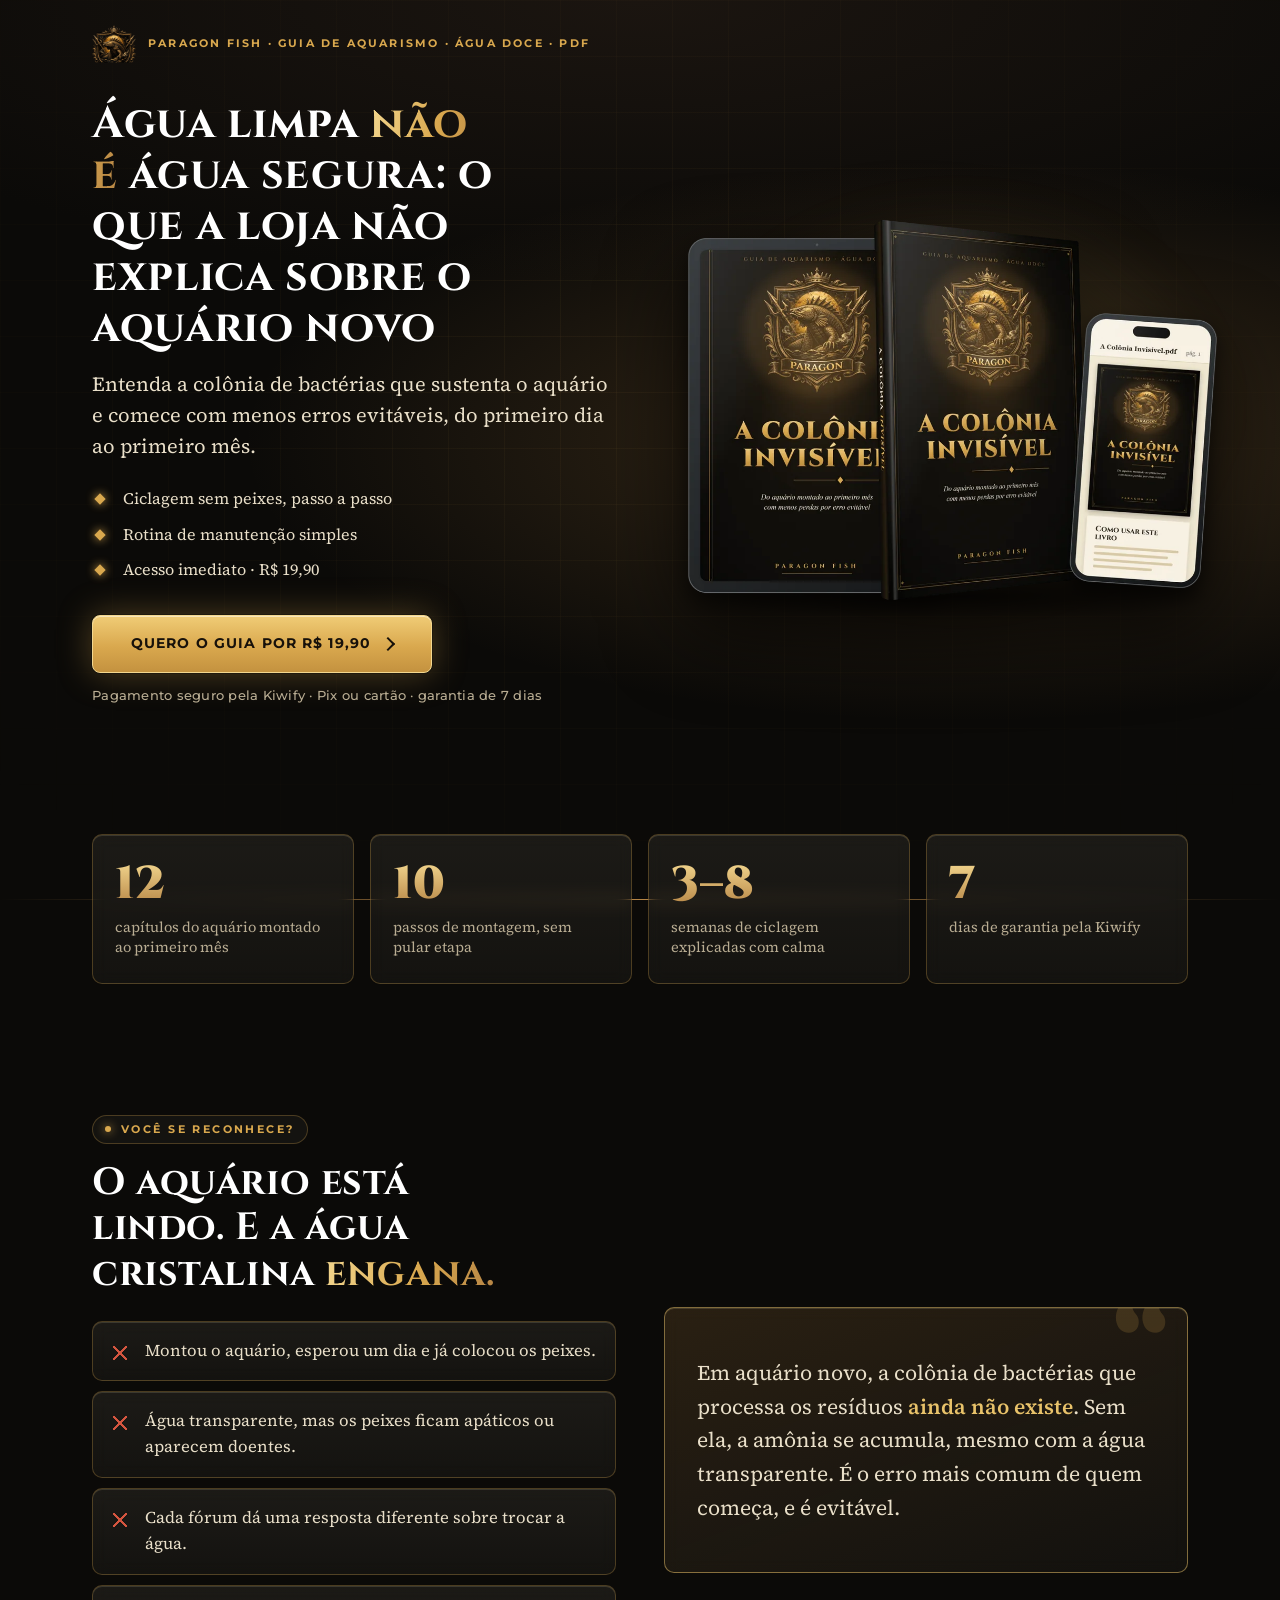
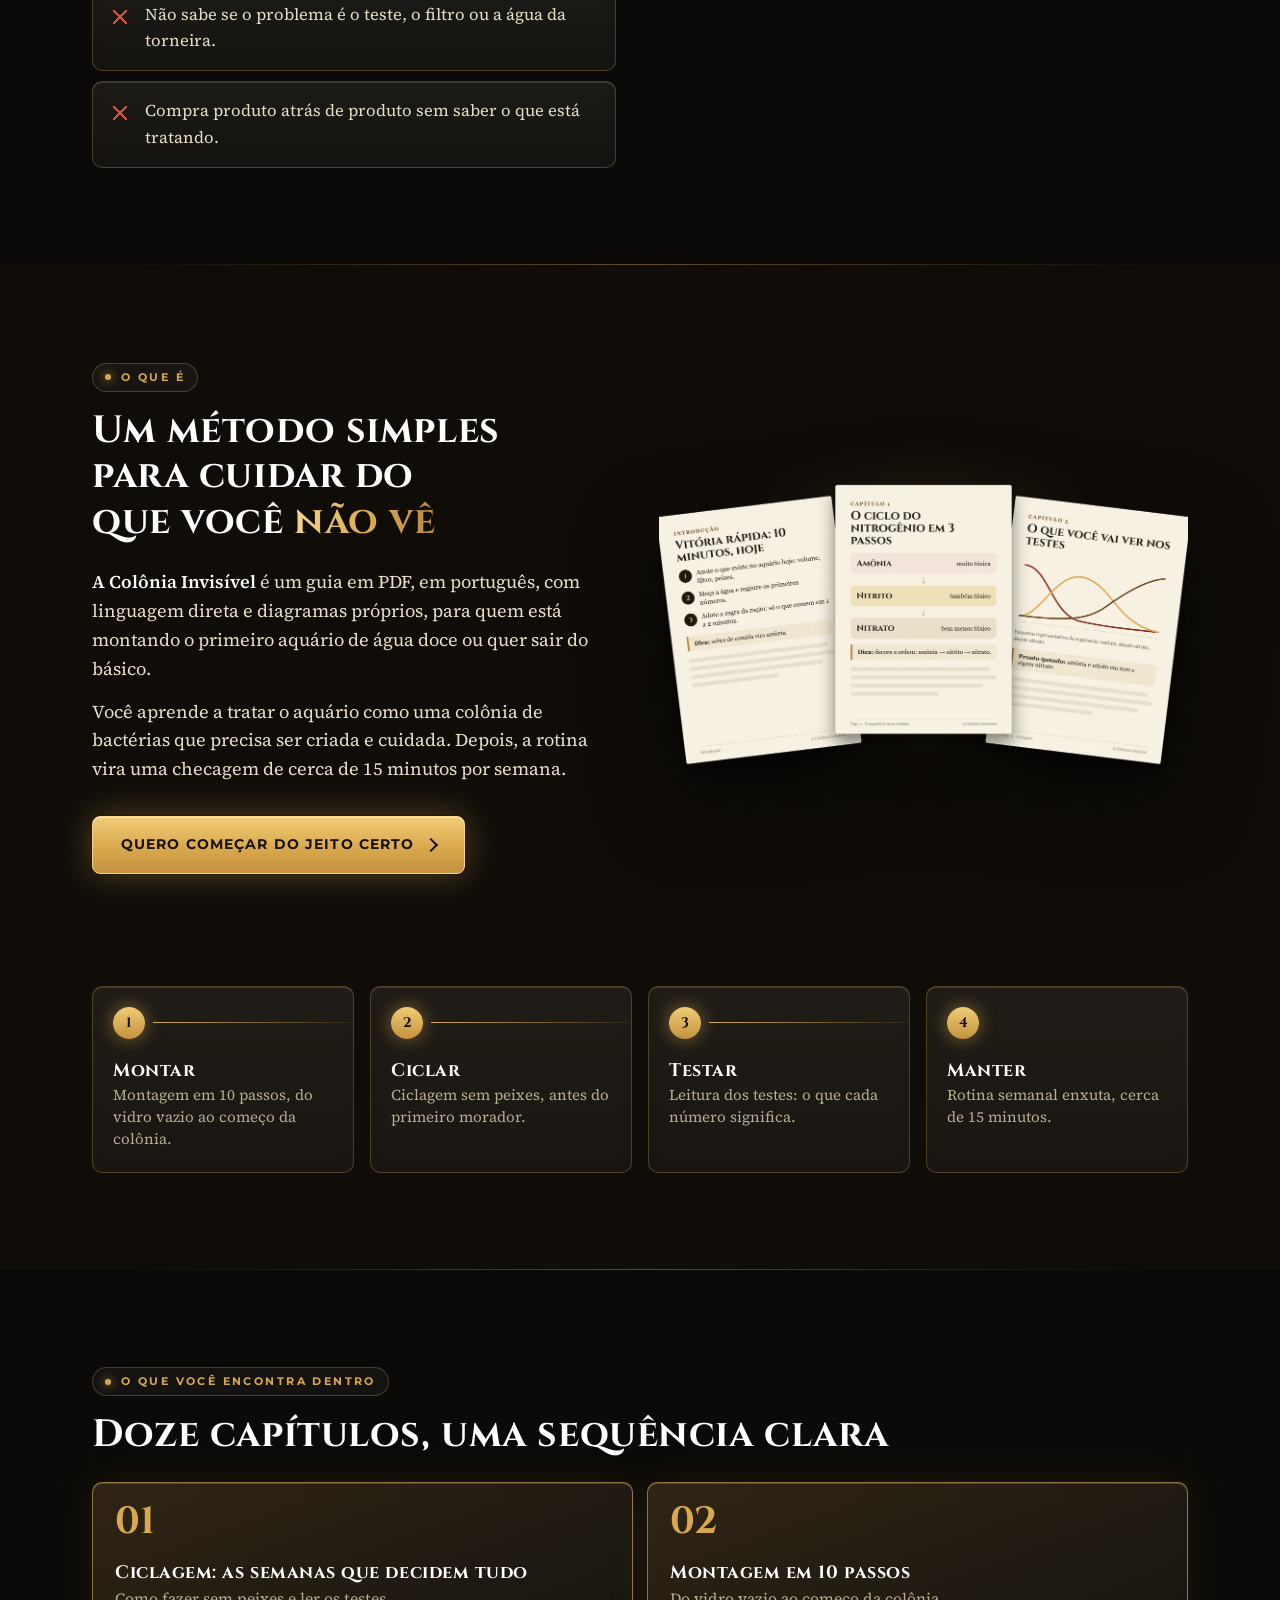
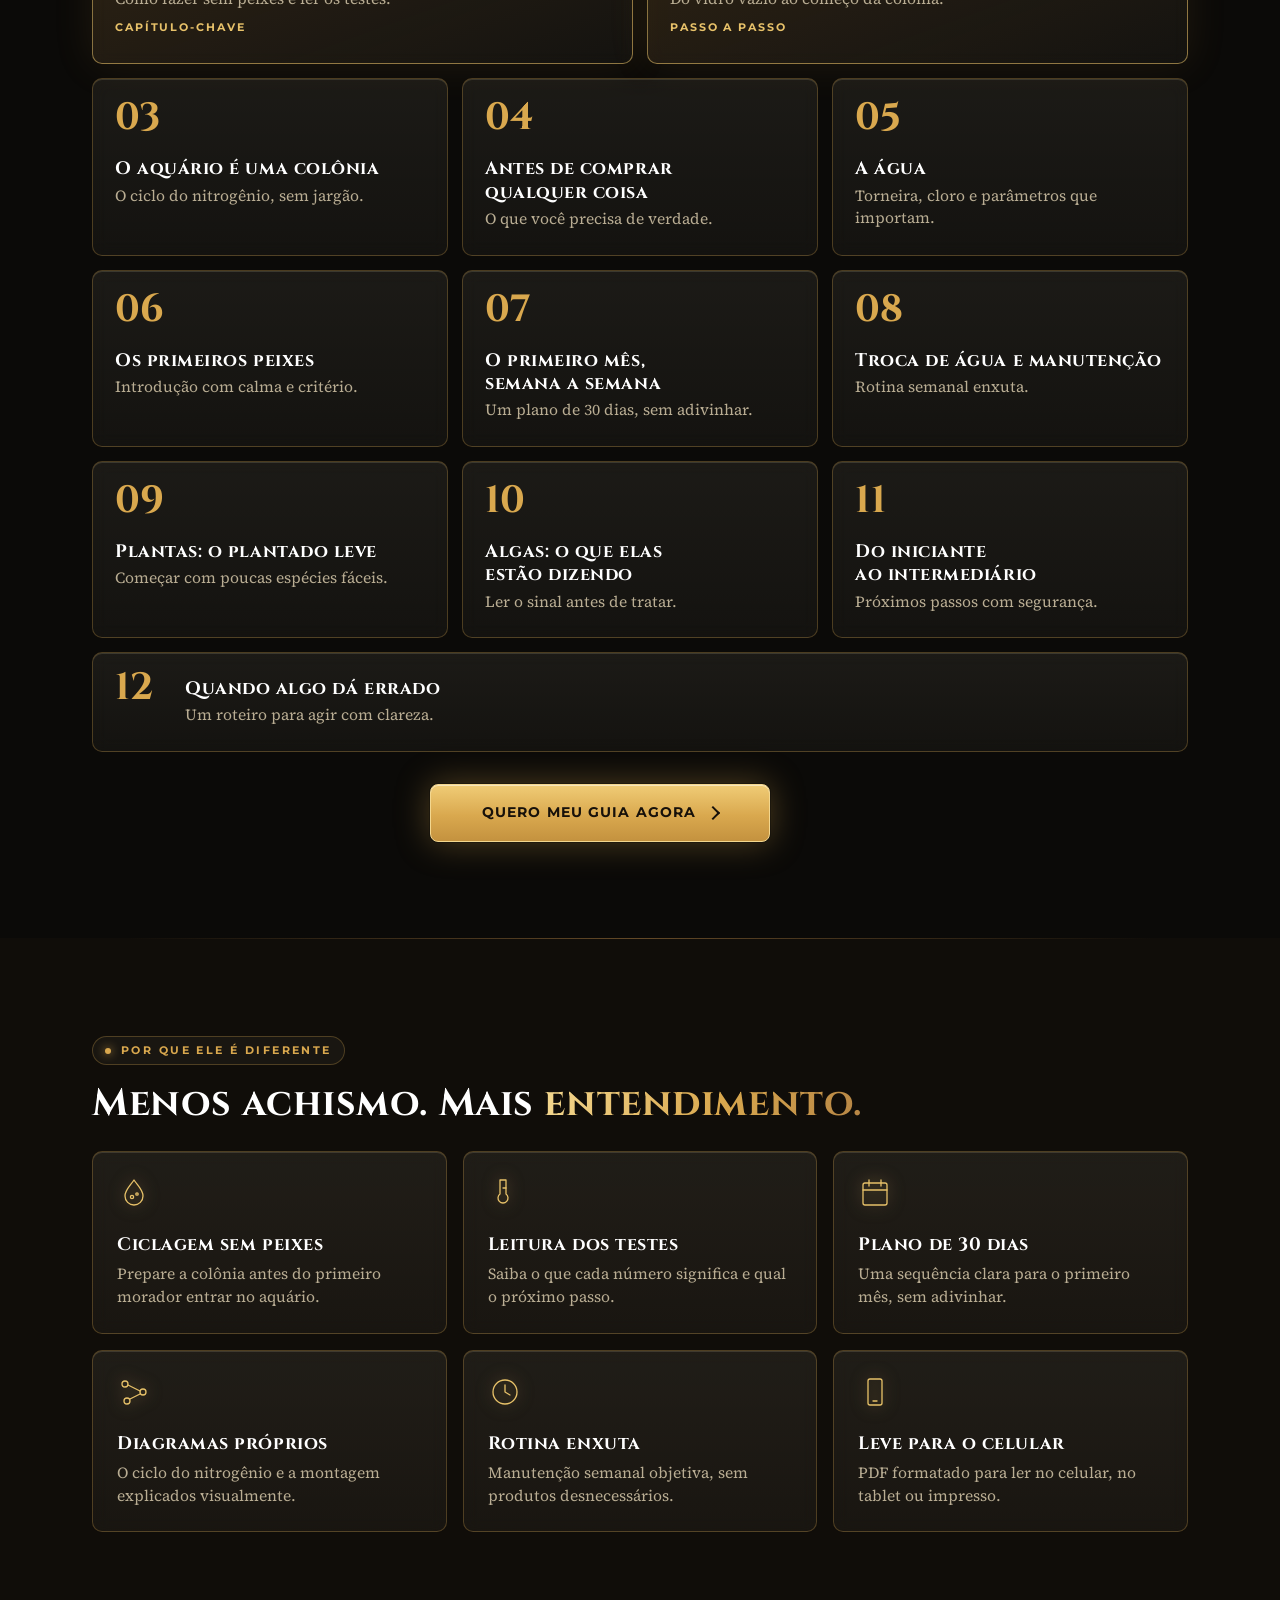
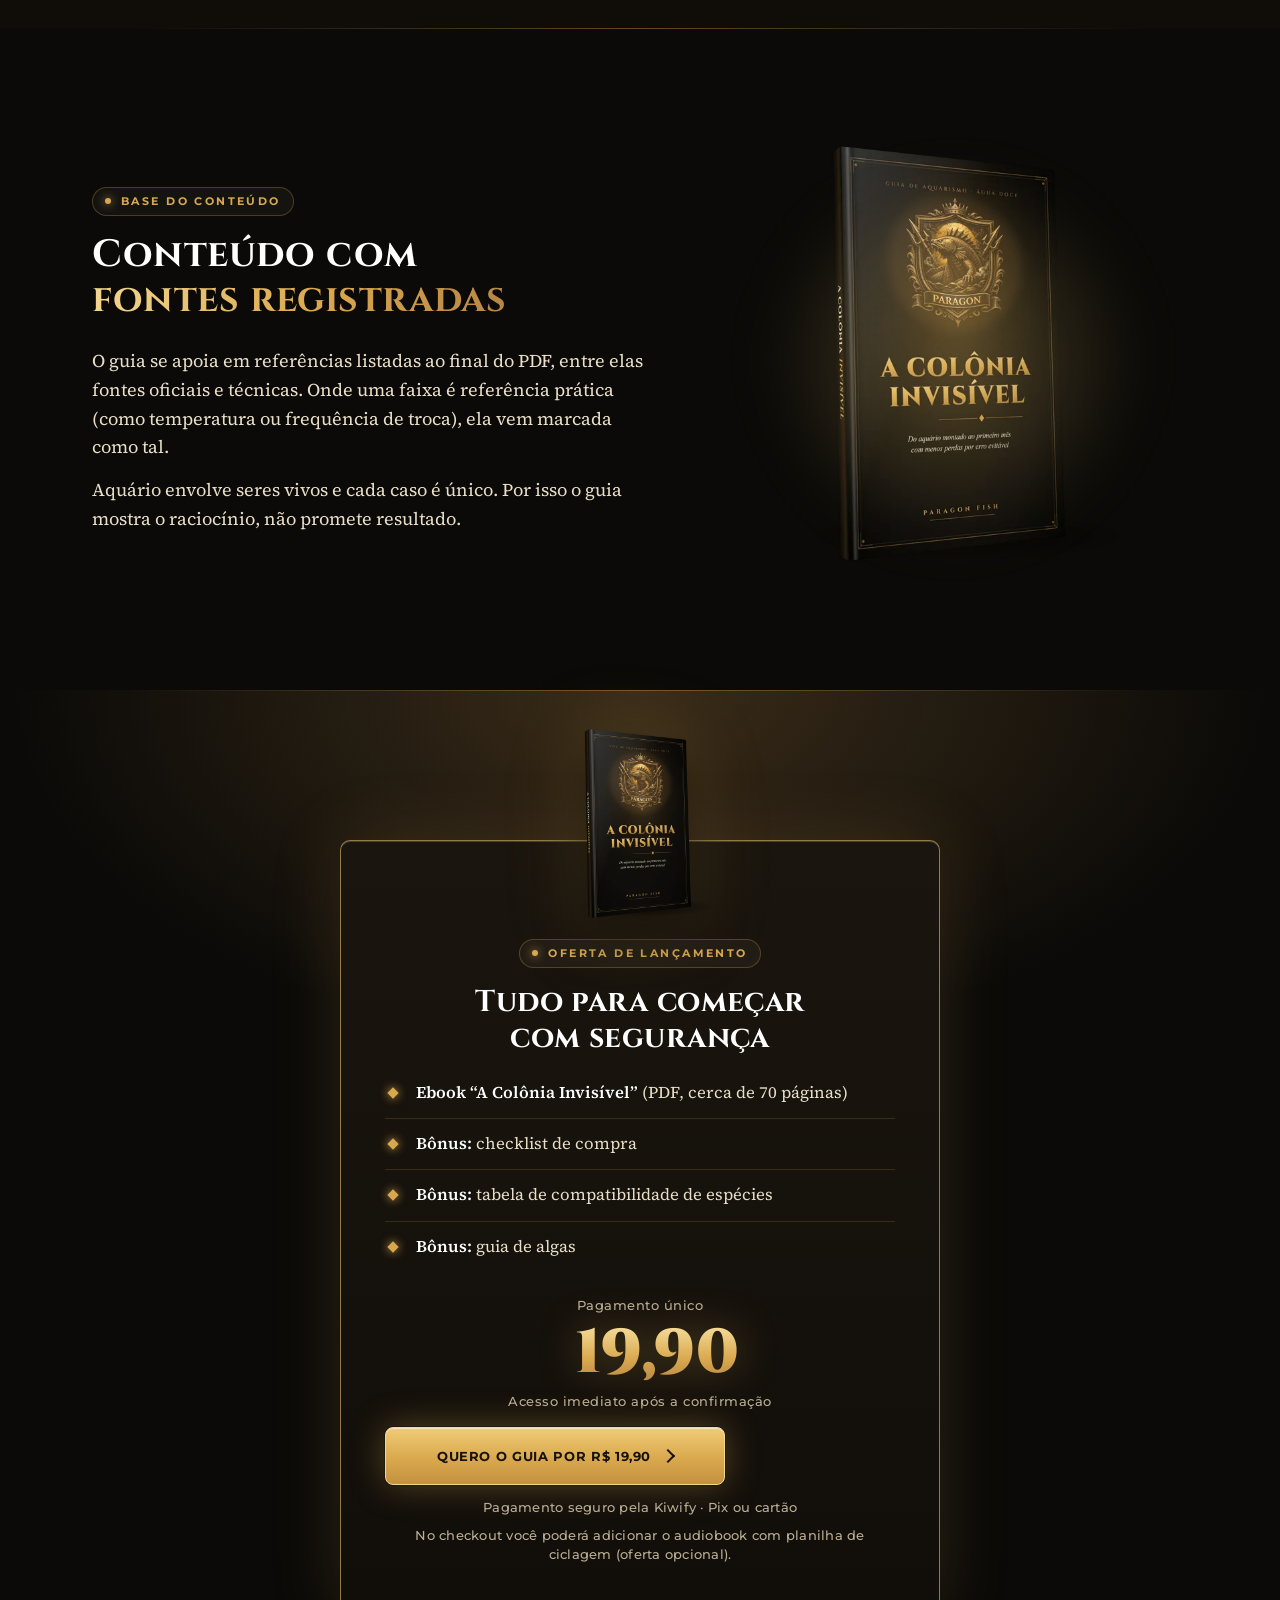
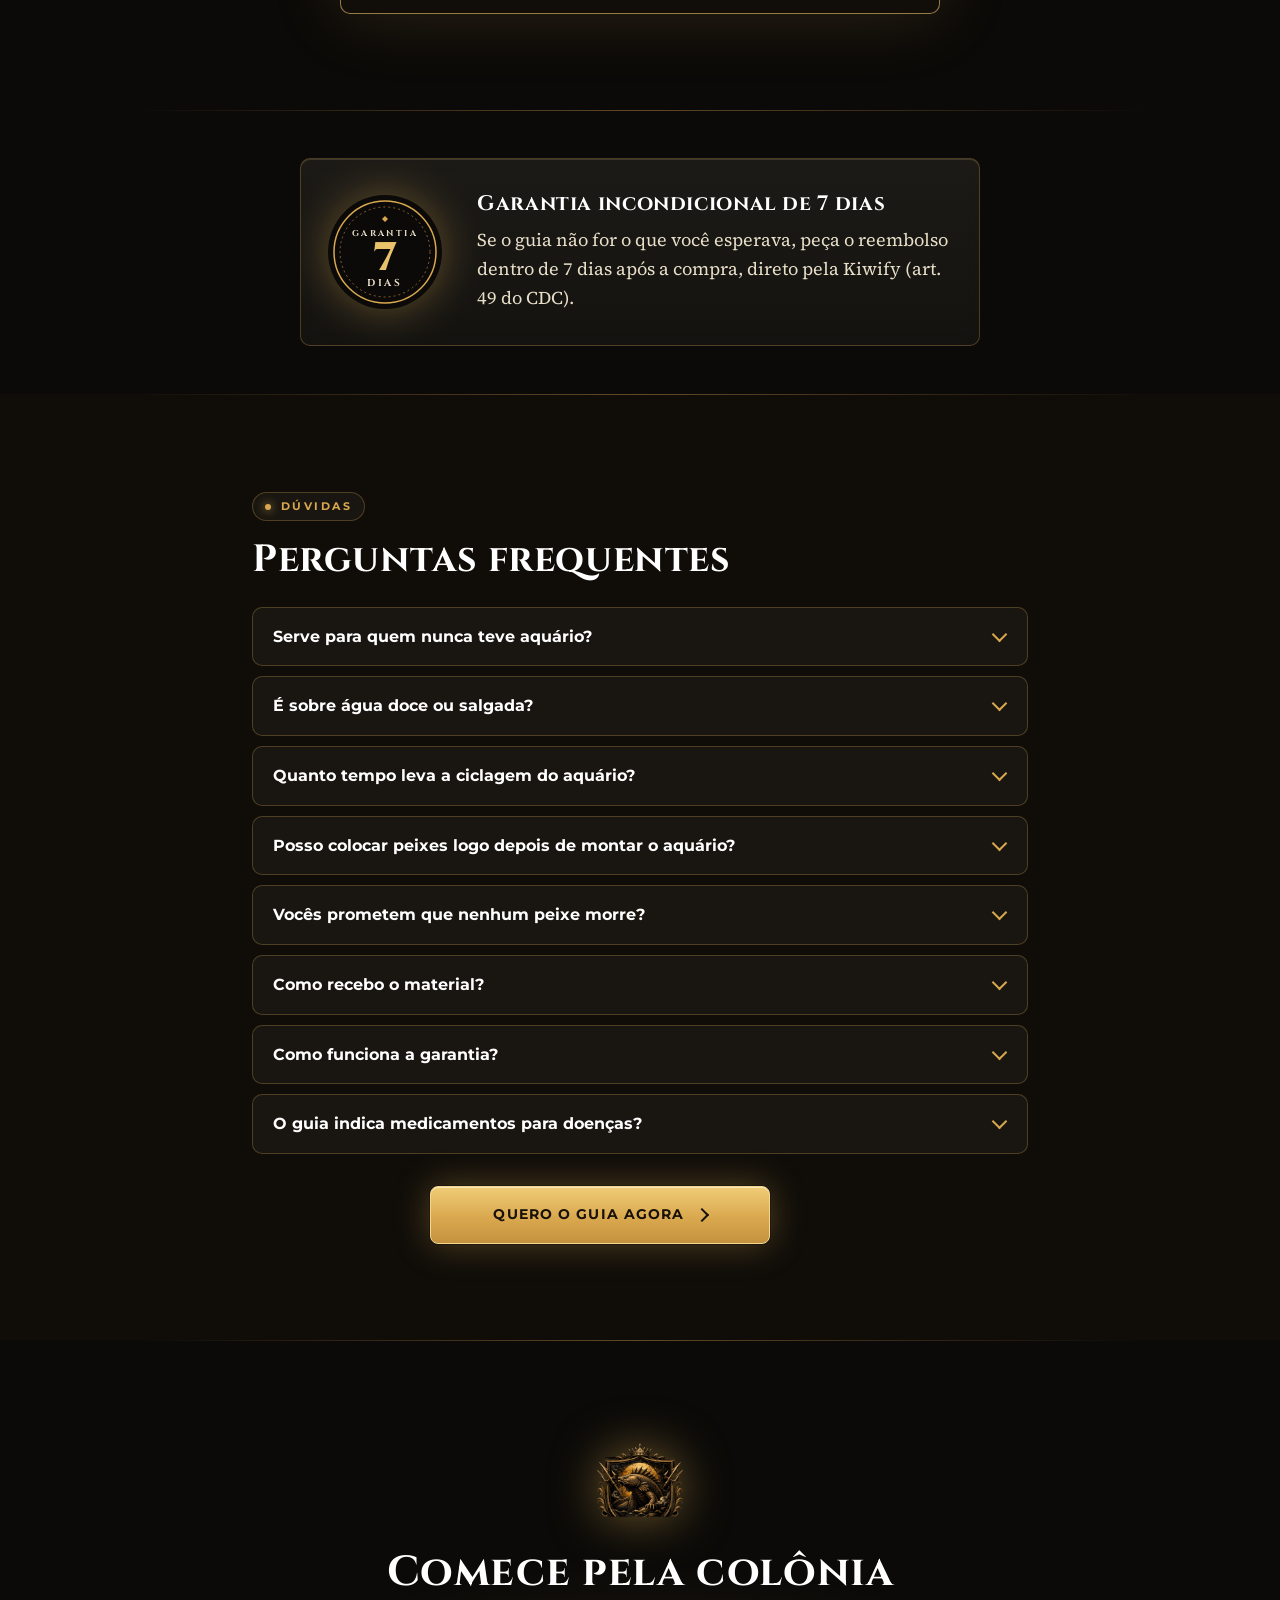
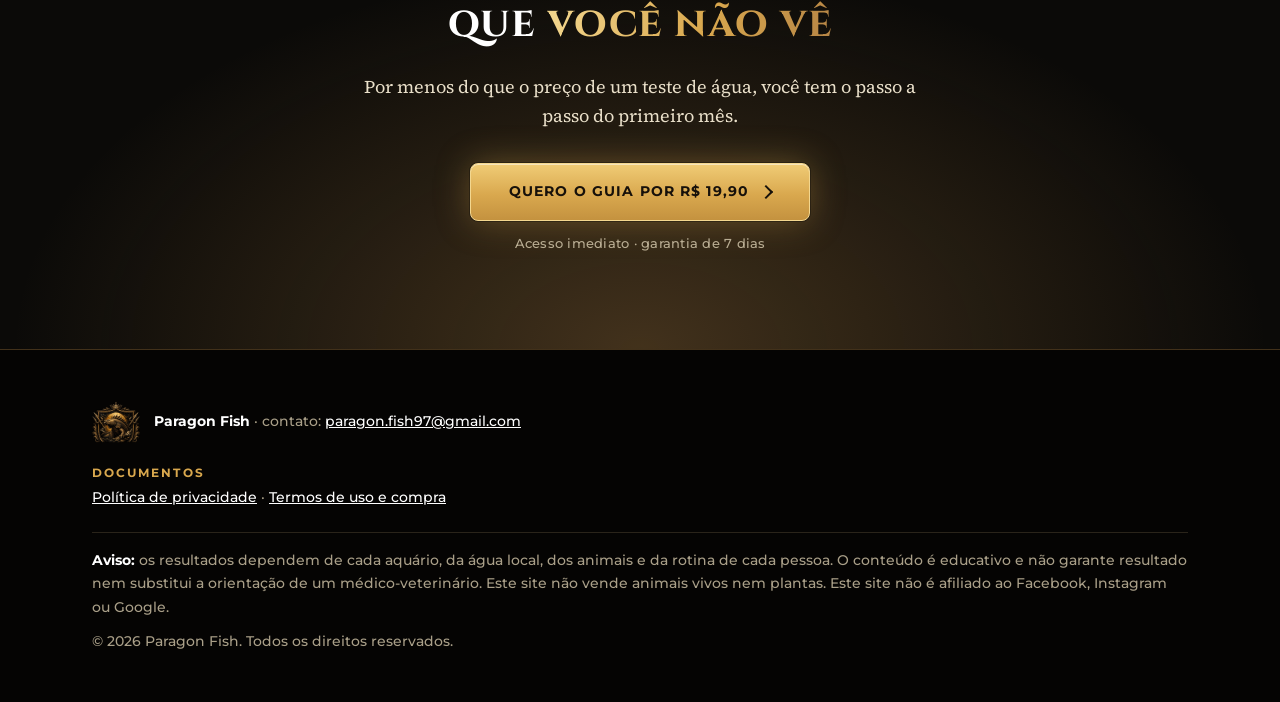
==== index.html @ e563b871 "Publica a landing page" ====
<!DOCTYPE html>
<html lang="pt-BR">
<head>
<meta charset="utf-8">
<meta name="viewport" content="width=device-width,initial-scale=1">
<title>Guia de Aquarismo para Iniciantes: Ciclagem do Aquário (PDF)</title>
<meta name="description" content="Guia em PDF para montar seu primeiro aquário de água doce: ciclagem sem peixes e rotina simples. R$ 19,90, acesso imediato e garantia de 7 dias.">
<meta name="robots" content="index,follow">
<!-- URL PROVISÓRIA (GitHub Pages). Ao trocar de domínio, substituir "https://vhreiscoelho-ops.github.io/colonia-invisivel/" em: canonical, og:url, og:image, twitter:image e JSON-LD (Product image/url). -->
<link rel="canonical" href="https://vhreiscoelho-ops.github.io/colonia-invisivel/">
<meta property="og:url" content="https://vhreiscoelho-ops.github.io/colonia-invisivel/">
<meta property="og:type" content="website">
<meta property="og:locale" content="pt_BR">
<meta property="og:title" content="A Colônia Invisível — guia de aquarismo de água doce">
<meta property="og:description" content="Água limpa não é água segura. Entenda a colônia de bactérias do seu aquário e comece com menos erros evitáveis.">
<meta property="og:image" content="https://vhreiscoelho-ops.github.io/colonia-invisivel/img/og.jpg">
<meta name="twitter:image" content="https://vhreiscoelho-ops.github.io/colonia-invisivel/img/og.jpg">
<meta name="twitter:card" content="summary_large_image">
<meta name="theme-color" content="#0B0A08">
<link rel="icon" href="img/emblema-128.png" type="image/png">
<link rel="preload" href="fonts/cinzel-700.woff2" as="font" type="font/woff2" crossorigin>
<link rel="preload" href="img/hero-combo.webp" as="image" type="image/webp">
<link rel="stylesheet" href="fonts/fonts.css">
<style>
:root{
  --bg:#0B0A08;--bg2:#100D09;--ouro:#B68545;--ouro-b:#D9A84E;--ouro-c:#E8C26A;--ouro-e:#6B4A1F;
  --bege:#E9DFC9;--mudo:#B9AD93;--vidro:rgba(255,245,222,.04);--vidro2:rgba(255,245,222,.07);--borda:rgba(217,168,78,.28);
  --cin:'Cinzel','Trajan Pro',Georgia,serif;--txt:'Source Serif 4',Georgia,serif;--sans:'Montserrat',system-ui,-apple-system,'Segoe UI',sans-serif;
  --r:10px;--s2:16px;--s3:24px;--s4:32px;--s5:48px;--s6:64px;--s7:96px
}
*{box-sizing:border-box;margin:0;padding:0}
html{scroll-behavior:smooth;-webkit-text-size-adjust:100%}
body{font-family:var(--txt);font-size:17px;line-height:1.6;color:var(--bege);background:var(--bg);overflow-x:hidden}
img{max-width:100%;height:auto;display:block}
h1,h2,h3{font-family:var(--cin);font-weight:700;color:#fff;text-wrap:balance}
.wrap{max-width:1140px;margin:0 auto;padding:0 22px;position:relative}
section{padding:var(--s6) 0;position:relative}
section+section::before{content:"";position:absolute;top:0;left:10%;right:10%;height:1px;background:linear-gradient(90deg,transparent,rgba(182,133,69,.5),transparent)}
section:nth-of-type(even){background:var(--bg2)}
h2{font-size:26px;line-height:1.2;letter-spacing:.015em;margin-bottom:var(--s3)}
h3{font-size:16.5px;line-height:1.3;letter-spacing:.03em}
em{font-style:normal}
h1 em,h2 em{color:var(--ouro-c);background:linear-gradient(100deg,#F3D78F,#D9A84E 55%,#B68545);-webkit-background-clip:text;background-clip:text;-webkit-text-fill-color:transparent}
p+p{margin-top:14px}
strong{color:#fff}
.kick{display:inline-flex;align-items:center;gap:10px;font:600 11px/1 var(--sans);letter-spacing:.22em;text-transform:uppercase;color:var(--ouro-b);margin-bottom:var(--s2);padding:8px 12px;border:1px solid var(--borda);border-radius:99px;background:var(--vidro)}
.kick::before{content:"";width:6px;height:6px;border-radius:50%;background:var(--ouro-b);box-shadow:0 0 10px var(--ouro-b)}
/* vidro (bento) */
.gl{position:relative;background:linear-gradient(180deg,var(--vidro2),var(--vidro));border:1px solid var(--borda);border-radius:var(--r);-webkit-backdrop-filter:blur(8px);backdrop-filter:blur(8px);box-shadow:inset 0 1px 0 rgba(255,236,190,.14);overflow:hidden;transition:border-color .25s,transform .25s}
.gl:hover{border-color:rgba(232,194,106,.6);background:radial-gradient(260px circle at var(--mx,50%) var(--my,0%),rgba(232,194,106,.16),transparent 70%),linear-gradient(180deg,var(--vidro2),var(--vidro))}
/* CTA */
.btn{display:inline-flex;align-items:center;justify-content:center;gap:12px;min-height:58px;padding:16px 28px;background:linear-gradient(180deg,#F0CC76,#D9A84E 55%,#C4923F);color:#17110a;font:700 14px/1.25 var(--sans);letter-spacing:.08em;text-transform:uppercase;text-decoration:none;border-radius:8px;border:1px solid #F3D78F;box-shadow:0 0 0 1px rgba(11,10,8,.4),0 0 34px rgba(217,168,78,.35),inset 0 1px 0 rgba(255,255,255,.5);transition:transform .18s,box-shadow .18s,filter .18s;width:100%;text-align:center}
.btn::after{content:"";width:8px;height:8px;border-top:2px solid currentColor;border-right:2px solid currentColor;transform:rotate(45deg);flex:0 0 8px;transition:transform .18s}
.btn:hover{transform:translateY(-2px);filter:brightness(1.07);box-shadow:0 0 50px rgba(217,168,78,.55),inset 0 1px 0 rgba(255,255,255,.5)}
.btn:hover::after{transform:rotate(45deg) translate(2px,-2px)}
.btn:focus-visible{outline:3px solid #fff;outline-offset:3px}
.ctaw{margin-top:var(--s4)}
.micro{font:500 12.5px/1.5 var(--sans);color:var(--mudo);margin-top:14px;letter-spacing:.02em}
/* HERO */
.hero{padding:16px 0 var(--s6);overflow:hidden;background:radial-gradient(80% 50% at 75% 55%,rgba(182,133,69,.26),transparent 70%),radial-gradient(100% 50% at 50% 0,#1b1510,var(--bg) 70%)}
.hero::before{content:"";position:absolute;inset:0;background-image:linear-gradient(rgba(217,168,78,.06) 1px,transparent 1px),linear-gradient(90deg,rgba(217,168,78,.06) 1px,transparent 1px);background-size:56px 56px;-webkit-mask-image:radial-gradient(70% 70% at 50% 40%,#000,transparent);mask-image:radial-gradient(70% 70% at 50% 40%,#000,transparent);pointer-events:none}
.hero::after{content:"";position:absolute;left:0;right:0;bottom:0;height:1px;background:linear-gradient(90deg,transparent,var(--ouro),transparent)}
.top{display:flex;align-items:center;gap:12px;padding:6px 0 var(--s4);font:600 11px/1.4 var(--sans);letter-spacing:.2em;text-transform:uppercase;color:var(--ouro-b)}
.top img{width:44px;height:44px;flex:0 0 44px}
.hero h1{font-size:29px;line-height:1.16;letter-spacing:.015em}
.hero .sub{margin-top:var(--s2);font-size:18px;line-height:1.55;max-width:34em}
.hero .pts{list-style:none;display:grid;gap:10px;margin-top:var(--s3);font-size:16px}
.pts li{display:flex;gap:14px;align-items:flex-start}
.pts li::before{content:"";flex:0 0 8px;height:8px;margin:9px 5px 0 4px;background:var(--ouro-b);transform:rotate(45deg);box-shadow:0 0 10px var(--ouro-b)}
.art{position:relative;margin:var(--s5) -6px 0}
.art::before{content:"";position:absolute;inset:8% 6%;background:radial-gradient(closest-side,rgba(232,194,106,.38),transparent);filter:blur(30px)}
.art img{position:relative;width:100%;filter:drop-shadow(0 30px 40px rgba(0,0,0,.7));animation:flut 7s ease-in-out infinite}
@keyframes flut{50%{transform:translateY(-10px)}}
.chips{display:flex;flex-wrap:wrap;gap:8px;margin-top:var(--s2)}
.chip{font:600 11px/1 var(--sans);letter-spacing:.14em;text-transform:uppercase;color:var(--ouro-c);padding:9px 12px;border-radius:99px;border:1px solid var(--borda);background:rgba(11,10,8,.6);-webkit-backdrop-filter:blur(8px);backdrop-filter:blur(8px)}
/* números */
.stats{padding:var(--s4) 0;background:var(--bg)}
.stats .wrap{display:grid;grid-template-columns:1fr 1fr;gap:12px}
.stat{padding:20px 18px}
.stat b{display:block;font:900 34px/1 var(--cin);background:linear-gradient(180deg,#F3D78F,#B68545);-webkit-background-clip:text;background-clip:text;-webkit-text-fill-color:transparent}
.stat span{display:block;margin-top:10px;font-size:14.5px;line-height:1.4;color:var(--mudo)}
/* dor */
.lista{list-style:none;display:grid;gap:10px;margin-top:var(--s3)}
.lista li{padding:16px 18px 16px 52px;position:relative;font-size:16.5px}
.lista li::before{content:"";position:absolute;left:20px;top:24px;width:14px;height:14px;background:linear-gradient(45deg,transparent 44%,#d4553f 44% 56%,transparent 56%),linear-gradient(-45deg,transparent 44%,#d4553f 44% 56%,transparent 56%)}
.quote{margin-top:var(--s4);padding:var(--s4) var(--s3);font-size:18px;background:linear-gradient(160deg,rgba(182,133,69,.18),rgba(255,245,222,.03));border-color:rgba(232,194,106,.5)}
.quote::after{content:"“";position:absolute;right:18px;top:-6px;font:900 110px/1 var(--cin);color:rgba(217,168,78,.18)}
.quote strong{color:var(--ouro-c)}
/* solução + fluxo */
.grid2{display:grid;gap:var(--s4)}
.sol .art{margin:0}
.flow{list-style:none;display:grid;gap:10px;margin-top:var(--s5);counter-reset:f;position:relative}
.flow li{counter-increment:f;padding:18px 18px 18px 64px;position:relative}
.flow li::before{content:counter(f);position:absolute;left:16px;top:16px;width:32px;height:32px;border-radius:50%;display:grid;place-items:center;font:700 14px/1 var(--cin);color:#17110a;background:linear-gradient(180deg,#F0CC76,#C4923F);box-shadow:0 0 18px rgba(217,168,78,.55)}
.flow li::after{content:"";position:absolute;left:31px;top:52px;bottom:-12px;width:1px;background:linear-gradient(var(--ouro-b),transparent)}
.flow li:last-child::after{display:none}
.flow h3{margin-bottom:2px}.flow p{font-size:15px;color:var(--mudo);line-height:1.45}
/* capítulos */
.cg{display:grid;gap:10px;margin-top:var(--s3);list-style:none;counter-reset:c}
.cc{counter-increment:c;padding:18px 20px 18px 72px}
.cc::before{content:counter(c,decimal-leading-zero);position:absolute;left:20px;top:14px;font:700 26px/1 var(--cin);color:var(--ouro-b)}
.cc p{font-size:15.5px;color:var(--mudo);line-height:1.45;margin-top:4px}
.cc.hl{background:linear-gradient(160deg,rgba(182,133,69,.22),rgba(255,245,222,.04));border-color:rgba(232,194,106,.55);box-shadow:inset 0 1px 0 rgba(255,236,190,.2),0 0 40px rgba(182,133,69,.12)}
.tag{display:inline-block;margin-top:10px;font:700 10.5px/1 var(--sans);letter-spacing:.18em;text-transform:uppercase;color:var(--ouro-c)}
/* benefícios */
.bg{display:grid;gap:12px;margin-top:var(--s3)}
.bc{padding:24px}
.bc svg{width:34px;height:34px;stroke:var(--ouro-c);fill:none;stroke-width:1.3;stroke-linecap:round;stroke-linejoin:round;margin-bottom:14px;filter:drop-shadow(0 0 8px rgba(232,194,106,.5))}
.bc h3{margin-bottom:6px}.bc p{font-size:15.5px;color:var(--mudo);line-height:1.5}
/* base */
.base p{max-width:40em}
.base .book{display:none;position:relative}
.base .book::before{content:"";position:absolute;inset:10%;background:radial-gradient(closest-side,rgba(232,194,106,.3),transparent);filter:blur(30px)}
/* oferta */
.oferta{padding-top:150px;background:radial-gradient(70% 50% at 50% 0,rgba(182,133,69,.28),transparent 70%),var(--bg)!important}
.offer{padding:var(--s4) 22px;border-color:rgba(232,194,106,.6);box-shadow:0 0 70px rgba(182,133,69,.2),inset 0 1px 0 rgba(255,236,190,.2);overflow:visible;-webkit-backdrop-filter:none;backdrop-filter:none;background:linear-gradient(180deg,#1a150e,#110e0a)}
.offer .livro{width:58%;margin:-128px auto 6px;filter:drop-shadow(0 18px 24px rgba(0,0,0,.6)) drop-shadow(0 0 30px rgba(217,168,78,.25))}
.offer h2{text-align:center;font-size:23px}
.offer .kick{display:flex;width:max-content;margin-inline:auto}
.stack{list-style:none;display:grid;gap:12px;margin:var(--s3) 0}
.stack li{display:flex;gap:14px;font-size:16.5px;padding-bottom:12px;border-bottom:1px solid rgba(217,168,78,.18)}
.stack li:last-child{border:0}
.stack li::before{content:"";flex:0 0 8px;height:8px;margin:9px 5px 0 4px;background:var(--ouro-b);transform:rotate(45deg);box-shadow:0 0 10px var(--ouro-b)}
.pbox{text-align:center;margin:var(--s3) 0 var(--s2)}
.pmeta{font:500 13px/1.4 var(--sans);color:var(--mudo);letter-spacing:.04em}
.price{font:900 62px/1 var(--cin);margin:8px 0;background:linear-gradient(180deg,#F8E2A2,#D9A84E 60%,#B68545);-webkit-background-clip:text;background-clip:text;-webkit-text-fill-color:transparent;filter:drop-shadow(0 0 20px rgba(217,168,78,.35))}
.price small{font-size:22px;font-weight:700;vertical-align:top;margin-right:6px;position:relative;top:8px}
.offer .micro{text-align:center}
.offer .btn{padding:16px 12px;font-size:13px;letter-spacing:.05em}
/* garantia */
.gar{padding:var(--s5) 0}
.seal{display:flex;flex-direction:column;align-items:center;text-align:center;gap:var(--s2);max-width:680px;margin:0 auto;padding:var(--s4) var(--s3)}
.seal svg{flex:0 0 120px;width:120px;height:120px;filter:drop-shadow(0 0 22px rgba(217,168,78,.4))}
.seal h3{font-size:21px;margin-bottom:8px}
/* faq */
.faq .wrap{max-width:820px}
details{margin-bottom:10px;border-radius:var(--r);border:1px solid var(--borda);background:var(--vidro);transition:background .2s,border-color .2s}
details[open]{background:rgba(182,133,69,.1);border-color:var(--ouro-b)}
summary{cursor:pointer;list-style:none;padding:18px 54px 18px 20px;font:600 15.5px/1.4 var(--sans);color:#fff;position:relative;min-height:56px}
summary::-webkit-details-marker{display:none}
summary::after{content:"";position:absolute;right:22px;top:50%;width:9px;height:9px;margin-top:-8px;border-right:2px solid var(--ouro-b);border-bottom:2px solid var(--ouro-b);transform:rotate(45deg);transition:transform .2s}
details[open] summary::after{transform:rotate(-135deg);margin-top:-2px}
summary:focus-visible{outline:2px solid var(--ouro-b);outline-offset:2px}
details p{padding:0 20px 20px;color:#d6ccb5;font-size:16.5px}
/* final */
.final{text-align:center;background:radial-gradient(70% 90% at 50% 100%,rgba(182,133,69,.32),transparent 70%),var(--bg)!important}
.final img{width:88px;margin:0 auto var(--s3);filter:drop-shadow(0 0 24px rgba(217,168,78,.5))}
.final h2{font-size:27px;margin-inline:auto;max-width:15em}
.final p.l{max-width:32em;margin:0 auto}
.final .ctaw{max-width:440px;margin-inline:auto}
footer{background:#050403;color:#a99f88;padding:var(--s5) 0 120px;font:14px/1.7 var(--sans);border-top:1px solid rgba(182,133,69,.35)}
footer h4{color:var(--ouro-b);font:700 11.5px/1 var(--sans);letter-spacing:.18em;text-transform:uppercase;margin:22px 0 6px}
footer a{color:#fff}
footer .aviso{border-top:1px solid #2a241a;margin-top:22px;padding-top:16px}
footer .fb{display:flex;align-items:center;gap:14px}footer .fb img{width:48px;flex:0 0 48px}
/* barra fixa */
.bar{position:fixed;left:0;right:0;bottom:0;z-index:9;padding:10px 16px calc(10px + env(safe-area-inset-bottom));background:rgba(11,10,8,.88);-webkit-backdrop-filter:blur(12px);backdrop-filter:blur(12px);border-top:1px solid var(--ouro);transform:translateY(110%);transition:transform .25s}
.bar.on{transform:none}.bar .btn{min-height:52px;font-size:13.5px;padding:12px 18px}
.js .rv{opacity:0;transform:translateY(16px);transition:opacity .6s,transform .6s}
.js .rv.in{opacity:1;transform:none}
@media(min-width:760px){
  body{font-size:18px}section{padding:var(--s7) 0}h2{font-size:38px}h3{font-size:18px}
  .hero{padding-bottom:var(--s7)}
  .hero .grid{display:grid;grid-template-columns:1.02fr 1fr;gap:var(--s5);align-items:center}
  .hero h1{font-size:44px}.hero .sub{font-size:20px}
  .art{margin:0 -60px 0 0}
  .btn{width:auto;min-width:340px}
  .stats .wrap{grid-template-columns:repeat(4,1fr);gap:16px}.stat b{font-size:46px}.stat{padding:26px 22px}
  .cols{display:grid;grid-template-columns:1fr 1fr;gap:var(--s5);align-items:center}
  .quote{margin-top:0;font-size:21px;line-height:1.6;padding:var(--s5) var(--s4)}
  .sol .grid2{grid-template-columns:1fr 1.05fr;align-items:center;gap:var(--s6)}
  .flow{grid-template-columns:repeat(4,1fr);gap:16px;grid-column:1/-1}
  .flow li{padding:72px 20px 22px}
  .flow li::before{left:20px;top:20px}
  .flow li::after{left:60px;right:-16px;top:35px;bottom:auto;width:auto;height:1px;background:linear-gradient(90deg,var(--ouro-b),transparent)}
  .cg{grid-template-columns:repeat(6,1fr);gap:14px}
  .cc{grid-column:span 2;padding:78px 22px 24px}.cc::before{left:22px;top:20px;font-size:38px}
  .cc.hl.big{grid-column:span 3}
  .cc:last-child{grid-column:span 6;padding-top:24px;padding-left:92px}.cc:last-child::before{top:16px}
  .bg{grid-template-columns:repeat(3,1fr);gap:16px}
  .base .grid2{grid-template-columns:1.2fr 1fr;gap:var(--s6);align-items:center}
  .base .book{display:block}
  .offer{max-width:600px;margin:0 auto;padding:var(--s5) 44px}
  .offer .livro{width:42%;margin-top:-170px}
  .offer h2{font-size:30px}
  .seal{flex-direction:row;text-align:left;gap:var(--s4)}
  .final h2{font-size:42px}
  .bar{display:none}footer{padding-bottom:var(--s5)}
}
@media(prefers-reduced-motion:reduce){*{transition:none!important;animation:none!important;scroll-behavior:auto!important}.js .rv{opacity:1;transform:none}}
</style>
<script type="application/ld+json">
{"@context":"https://schema.org","@graph":[
{"@type":"Product","name":"A Colônia Invisível — guia de aquarismo de água doce (PDF)","description":"Guia em PDF, em português, para montar o primeiro aquário de água doce: água, ciclagem sem peixes e rotina de manutenção simples.","image":"https://vhreiscoelho-ops.github.io/colonia-invisivel/img/og.jpg","brand":{"@type":"Brand","name":"Paragon Fish"},"offers":{"@type":"Offer","price":"19.90","priceCurrency":"BRL","availability":"https://schema.org/InStock","url":"https://vhreiscoelho-ops.github.io/colonia-invisivel/"}},
{"@type":"FAQPage","mainEntity":[
{"@type":"Question","name":"Serve para quem nunca teve aquário?","acceptedAnswer":{"@type":"Answer","text":"Sim. O guia começa do zero e explica cada termo. O conteúdo intermediário fica nos capítulos finais."}},
{"@type":"Question","name":"É sobre água doce ou salgada?","acceptedAnswer":{"@type":"Answer","text":"Água doce: aquário de comunidade, plantado leve e introdução a camarões. Não cobre aquário marinho."}},
{"@type":"Question","name":"Quanto tempo leva a ciclagem do aquário?","acceptedAnswer":{"@type":"Answer","text":"Em geral, algumas semanas, e o prazo varia de aquário para aquário. O guia explica como acompanhar com testes de água, e não só pela aparência."}},
{"@type":"Question","name":"Posso colocar peixes logo depois de montar o aquário?","acceptedAnswer":{"@type":"Answer","text":"O guia explica por que a colônia de bactérias precisa se formar antes e como fazer a ciclagem sem peixes."}},
{"@type":"Question","name":"Vocês prometem que nenhum peixe morre?","acceptedAnswer":{"@type":"Answer","text":"Não. Nenhum material pode prometer isso. O guia mostra como reduzir as perdas causadas por erros evitáveis, como colocar peixes antes da colônia estar formada."}},
{"@type":"Question","name":"Como recebo o material?","acceptedAnswer":{"@type":"Answer","text":"Por e-mail e na área de membros da Kiwify, logo após a confirmação do pagamento. Em PDF, para ler no celular, no computador ou imprimir."}},
{"@type":"Question","name":"Como funciona a garantia?","acceptedAnswer":{"@type":"Answer","text":"Você tem 7 dias corridos após a compra para pedir o reembolso integral, sem burocracia, pela própria Kiwify."}},
{"@type":"Question","name":"O guia indica medicamentos para doenças?","acceptedAnswer":{"@type":"Answer","text":"Não. O foco é prevenção e manejo. Em caso de doença, o guia orienta a observar e buscar um profissional veterinário de animais aquáticos."}}
]}]}
</script>
<!-- PIXEL META: Pixel do CEO já configurado (1692470879065470): PageView + ViewContent no carregamento; InitiateCheckout e Purchase ficam com a Kiwify no checkout. O clique nos botões dispara CliqueComprar (script no fim da página). -->
<script>
var PIXEL_ID='1692470879065470';
if(/^\d{10,20}$/.test(PIXEL_ID)){!function(f,b,e,v,n,t,s){if(f.fbq)return;n=f.fbq=function(){n.callMethod?n.callMethod.apply(n,arguments):n.queue.push(arguments)};if(!f._fbq)f._fbq=n;n.push=n;n.loaded=!0;n.version='2.0';n.queue=[];t=b.createElement(e);t.async=!0;t.src=v;s=b.getElementsByTagName(e)[0];s.parentNode.insertBefore(t,s)}(window,document,'script','https://connect.facebook.net/en_US/fbevents.js');fbq('init',PIXEL_ID);fbq('track','PageView');fbq('track','ViewContent');}
</script>
<!-- GOOGLE TAG: colar aqui a tag do Google (gtag.js) / conversão, se usar Google Ads -->
</head>
<body>

<!-- 1. PRIMEIRA DOBRA -->
<header class="hero">
<div class="wrap">
<div class="top"><img src="img/emblema-128.png" width="44" height="44" alt="Brasão Paragon Fish">Paragon Fish · guia de aquarismo · água doce · PDF</div>
<div class="grid">
<div class="txt">
<h1>Água limpa <em>não é</em> água segura: o que a loja não explica sobre o aquário novo</h1>
<p class="sub">Entenda a colônia de bactérias que sustenta o aquário e comece com menos erros evitáveis, do primeiro dia ao primeiro mês.</p>
<ul class="pts">
<li>Ciclagem sem peixes, passo a passo</li>
<li>Rotina de manutenção simples</li>
<li>Acesso imediato · R$ 19,90</li>
</ul>
<div class="ctaw"><a class="btn" href="https://pay.kiwify.com.br/JQiI3aQ" data-cta="hero">Quero o guia por R$ 19,90</a>
<p class="micro">Pagamento seguro pela Kiwify · Pix ou cartão · garantia de 7 dias</p></div>
</div>
<div class="art"><img src="img/hero-combo.webp" width="1100" height="855" fetchpriority="high" alt="Ebook A Colônia Invisível, guia de aquarismo para iniciantes, em livro, tablet e celular"></div>
</div>
</div>
</header>

<!-- faixa de números reais do conteúdo -->
<div class="stats"><div class="wrap">
<div class="stat gl"><b>12</b><span>capítulos do aquário montado ao primeiro mês</span></div>
<div class="stat gl"><b>10</b><span>passos de montagem, sem pular etapa</span></div>
<div class="stat gl"><b>3–8</b><span>semanas de ciclagem explicadas com calma</span></div>
<div class="stat gl"><b>7</b><span>dias de garantia pela Kiwify</span></div>
</div></div>

<!-- 2. DOR / IDENTIFICAÇÃO -->
<section class="dor">
<div class="wrap"><div class="cols">
<div class="rv">
<span class="kick">Você se reconhece?</span>
<h2>O aquário está lindo. E a água cristalina <em>engana.</em></h2>
<ul class="lista">
<li class="gl">Montou o aquário, esperou um dia e já colocou os peixes.</li>
<li class="gl">Água transparente, mas os peixes ficam apáticos ou aparecem doentes.</li>
<li class="gl">Cada fórum dá uma resposta diferente sobre trocar a água.</li>
<li class="gl">Não sabe se o problema é o teste, o filtro ou a água da torneira.</li>
<li class="gl">Compra produto atrás de produto sem saber o que está tratando.</li>
</ul>
</div>
<div class="quote gl rv"><p>Em aquário novo, a colônia de bactérias que processa os resíduos <strong>ainda não existe</strong>. Sem ela, a amônia se acumula, mesmo com a água transparente. É o erro mais comum de quem começa, e é evitável.</p></div>
</div></div>
</section>

<!-- 3. SOLUÇÃO -->
<section class="sol">
<div class="wrap"><div class="grid2">
<div class="rv">
<span class="kick">O que é</span>
<h2>Um método simples para cuidar do que você <em>não vê</em></h2>
<p><strong>A Colônia Invisível</strong> é um guia em PDF, em português, com linguagem direta e diagramas próprios, para quem está montando o primeiro aquário de água doce ou quer sair do básico.</p>
<p>Você aprende a tratar o aquário como uma colônia de bactérias que precisa ser criada e cuidada. Depois, a rotina vira uma checagem de cerca de 15 minutos por semana.</p>
<div class="ctaw"><a class="btn" href="https://pay.kiwify.com.br/JQiI3aQ" data-cta="solucao">Quero começar do jeito certo</a></div>
</div>
<div class="art rv"><img src="img/paginas.webp" width="1100" height="733" loading="lazy" alt="Páginas internas do guia: ciclo do nitrogênio e leitura dos testes de água"></div>
<!-- sistema em 4 etapas (rótulos tirados dos capítulos e benefícios da própria LP) -->
<ol class="flow">
<li class="gl rv"><h3>Montar</h3><p>Montagem em 10 passos, do vidro vazio ao começo da colônia.</p></li>
<li class="gl rv"><h3>Ciclar</h3><p>Ciclagem sem peixes, antes do primeiro morador.</p></li>
<li class="gl rv"><h3>Testar</h3><p>Leitura dos testes: o que cada número significa.</p></li>
<li class="gl rv"><h3>Manter</h3><p>Rotina semanal enxuta, cerca de 15 minutos.</p></li>
</ol>
</div></div>
</section>

<!-- 4. CAPÍTULOS -->
<section class="caps">
<div class="wrap">
<div class="rv"><span class="kick">O que você encontra dentro</span>
<h2>Doze capítulos, uma sequência clara</h2></div>
<ol class="cg">
<li class="cc gl hl big rv"><h3>Ciclagem: as semanas que decidem tudo</h3><p>Como fazer sem peixes e ler os testes.</p><span class="tag">Capítulo-chave</span></li>
<li class="cc gl hl big rv"><h3>Montagem em 10 passos</h3><p>Do vidro vazio ao começo da colônia.</p><span class="tag">Passo a passo</span></li>
<li class="cc gl rv"><h3>O aquário é uma colônia</h3><p>O ciclo do nitrogênio, sem jargão.</p></li>
<li class="cc gl rv"><h3>Antes de comprar qualquer coisa</h3><p>O que você precisa de verdade.</p></li>
<li class="cc gl rv"><h3>A água</h3><p>Torneira, cloro e parâmetros que importam.</p></li>
<li class="cc gl rv"><h3>Os primeiros peixes</h3><p>Introdução com calma e critério.</p></li>
<li class="cc gl rv"><h3>O primeiro mês, semana a semana</h3><p>Um plano de 30 dias, sem adivinhar.</p></li>
<li class="cc gl rv"><h3>Troca de água e manutenção</h3><p>Rotina semanal enxuta.</p></li>
<li class="cc gl rv"><h3>Plantas: o plantado leve</h3><p>Começar com poucas espécies fáceis.</p></li>
<li class="cc gl rv"><h3>Algas: o que elas estão dizendo</h3><p>Ler o sinal antes de tratar.</p></li>
<li class="cc gl rv"><h3>Do iniciante ao intermediário</h3><p>Próximos passos com segurança.</p></li>
<li class="cc gl rv"><h3>Quando algo dá errado</h3><p>Um roteiro para agir com clareza.</p></li>
</ol>
<div class="ctaw rv" style="max-width:420px;margin-inline:auto"><a class="btn" href="https://pay.kiwify.com.br/JQiI3aQ" data-cta="capitulos">Quero meu guia agora</a></div>
</div>
</section>

<!-- 5. BENEFÍCIOS -->
<section class="ben">
<div class="wrap">
<div class="rv"><span class="kick">Por que ele é diferente</span>
<h2>Menos achismo. Mais <em>entendimento.</em></h2></div>
<div class="bg">
<div class="bc gl rv"><svg viewBox="0 0 34 34" aria-hidden="true"><path d="M17 4c4 6 9 10 9 16a9 9 0 0 1-18 0c0-6 5-10 9-16z"/><circle cx="15" cy="21" r="1.6"/><circle cx="20" cy="18" r="1.2"/></svg><h3>Ciclagem sem peixes</h3><p>Prepare a colônia antes do primeiro morador entrar no aquário.</p></div>
<div class="bc gl rv"><svg viewBox="0 0 34 34" aria-hidden="true"><path d="M12 4v14a5 5 0 1 0 6 0V4z"/><path d="M15 12h3"/></svg><h3>Leitura dos testes</h3><p>Saiba o que cada número significa e qual o próximo passo.</p></div>
<div class="bc gl rv"><svg viewBox="0 0 34 34" aria-hidden="true"><rect x="5" y="7" width="24" height="22" rx="2"/><path d="M5 14h24M11 4v6M23 4v6"/></svg><h3>Plano de 30 dias</h3><p>Uma sequência clara para o primeiro mês, sem adivinhar.</p></div>
<div class="bc gl rv"><svg viewBox="0 0 34 34" aria-hidden="true"><circle cx="8" cy="9" r="3"/><circle cx="26" cy="17" r="3"/><circle cx="10" cy="26" r="3"/><path d="M11 10l12 6M23 19l-10 5"/></svg><h3>Diagramas próprios</h3><p>O ciclo do nitrogênio e a montagem explicados visualmente.</p></div>
<div class="bc gl rv"><svg viewBox="0 0 34 34" aria-hidden="true"><circle cx="17" cy="17" r="12"/><path d="M17 10v7l5 3"/></svg><h3>Rotina enxuta</h3><p>Manutenção semanal objetiva, sem produtos desnecessários.</p></div>
<div class="bc gl rv"><svg viewBox="0 0 34 34" aria-hidden="true"><rect x="10" y="4" width="14" height="26" rx="2"/><path d="M15 26h4"/></svg><h3>Leve para o celular</h3><p>PDF formatado para ler no celular, no tablet ou impresso.</p></div>
</div>
</div>
</section>

<!-- 6. PROVA / TRANSPARÊNCIA -->
<section class="base">
<div class="wrap"><div class="grid2">
<div class="rv">
<span class="kick">Base do conteúdo</span>
<h2>Conteúdo com <em>fontes registradas</em></h2>
<p>O guia se apoia em referências listadas ao final do PDF, entre elas fontes oficiais e técnicas. Onde uma faixa é referência prática (como temperatura ou frequência de troca), ela vem marcada como tal.</p>
<p>Aquário envolve seres vivos e cada caso é único. Por isso o guia mostra o raciocínio, não promete resultado.</p>
<!-- [DEPOIMENTO REAL AQUI] -->
<!-- [CREDENCIAIS DO AUTOR / MARCA AQUI] -->
</div>
<div class="book rv"><img src="img/livro.webp" width="700" height="700" loading="lazy" alt="Livro A Colônia Invisível, capa preta e dourada"></div>
</div></div>
</section>

<!-- 7. OFERTA -->
<section class="oferta" id="oferta">
<div class="wrap">
<div class="offer gl rv">
<img class="livro" src="img/livro.webp" width="700" height="700" loading="lazy" alt="Ebook A Colônia Invisível">
<span class="kick">Oferta de lançamento</span>
<h2>Tudo para começar com segurança</h2>
<ul class="stack">
<li><span><strong>Ebook “A Colônia Invisível”</strong> (PDF, cerca de 70 páginas)</span></li>
<li><span><strong>Bônus:</strong> checklist de compra</span></li>
<li><span><strong>Bônus:</strong> tabela de compatibilidade de espécies</span></li>
<li><span><strong>Bônus:</strong> guia de algas</span></li>
</ul>
<div class="pbox"><div class="pmeta">Pagamento único</div>
<div class="price"><small>R$</small>19,90</div>
<div class="pmeta">Acesso imediato após a confirmação</div></div>
<a class="btn" href="https://pay.kiwify.com.br/JQiI3aQ" data-cta="oferta">Quero o guia por R$ 19,90</a>
<p class="micro">Pagamento seguro pela Kiwify · Pix ou cartão</p>
<p class="micro" style="margin-top:10px">No checkout você poderá adicionar o audiobook com planilha de ciclagem (oferta opcional).</p>
</div>
</div>
</section>

<!-- 8. GARANTIA -->
<section class="gar">
<div class="wrap"><div class="seal gl rv">
<svg viewBox="0 0 120 120" role="img" aria-label="Selo de garantia de 7 dias"><circle cx="60" cy="60" r="57" fill="#0B0A08"/><circle cx="60" cy="60" r="51" fill="none" stroke="#D9A84E" stroke-width="1.5"/><circle cx="60" cy="60" r="45" fill="none" stroke="#B68545" stroke-width=".7" stroke-dasharray="2 3"/><path d="M60 24l3 3-3 3-3-3z" fill="#D9A84E"/><text x="60" y="78" text-anchor="middle" font-family="Cinzel,serif" font-size="40" font-weight="900" fill="#E8C26A">7</text><text x="60" y="94" text-anchor="middle" font-family="Cinzel,serif" font-size="10" font-weight="700" letter-spacing="2.6" fill="#E9DFC9">DIAS</text><text x="60" y="44" text-anchor="middle" font-family="Cinzel,serif" font-size="8.5" font-weight="700" letter-spacing="2.4" fill="#E9DFC9">GARANTIA</text></svg>
<div><h3>Garantia incondicional de 7 dias</h3>
<p>Se o guia não for o que você esperava, peça o reembolso dentro de 7 dias após a compra, direto pela Kiwify (art. 49 do CDC).</p></div>
</div></div>
</section>

<!-- 9. FAQ -->
<section class="faq">
<div class="wrap">
<span class="kick rv">Dúvidas</span>
<h2 class="rv">Perguntas frequentes</h2>
<details><summary>Serve para quem nunca teve aquário?</summary><p>Sim. O guia começa do zero e explica cada termo. O conteúdo intermediário fica nos capítulos finais.</p></details>
<details><summary>É sobre água doce ou salgada?</summary><p>Água doce: aquário de comunidade, plantado leve e introdução a camarões. Não cobre aquário marinho.</p></details>
<!-- As 2 perguntas abaixo (SEO) reaproveitam só o que a LP já diz; a Ana deve revisar/ajustar o texto -->
<details><summary>Quanto tempo leva a ciclagem do aquário?</summary><p>Em geral, algumas semanas, e o prazo varia de aquário para aquário. O guia explica como acompanhar com testes de água, e não só pela aparência.</p></details>
<details><summary>Posso colocar peixes logo depois de montar o aquário?</summary><p>O guia explica por que a colônia de bactérias precisa se formar antes e como fazer a ciclagem sem peixes.</p></details>
<details><summary>Vocês prometem que nenhum peixe morre?</summary><p>Não. Nenhum material pode prometer isso. O guia mostra como reduzir as perdas causadas por erros evitáveis, como colocar peixes antes da colônia estar formada.</p></details>
<details><summary>Como recebo o material?</summary><p>Por e-mail e na área de membros da Kiwify, logo após a confirmação do pagamento. Em PDF, para ler no celular, no computador ou imprimir.</p></details>
<details><summary>Como funciona a garantia?</summary><p>Você tem 7 dias corridos após a compra para pedir o reembolso integral, sem burocracia, pela própria Kiwify.</p></details>
<details><summary>O guia indica medicamentos para doenças?</summary><p>Não. O foco é prevenção e manejo. Em caso de doença, o guia orienta a observar e buscar um profissional veterinário de animais aquáticos.</p></details>
<div class="ctaw" style="max-width:420px;margin-inline:auto"><a class="btn" href="https://pay.kiwify.com.br/JQiI3aQ" data-cta="faq">Quero o guia agora</a></div>
</div>
</section>

<!-- 10. CTA FINAL -->
<section class="final">
<div class="wrap rv">
<img src="img/emblema.png" width="88" height="75" loading="lazy" alt="">
<h2>Comece pela colônia que <em>você não vê</em></h2>
<p class="l">Por menos do que o preço de um teste de água, você tem o passo a passo do primeiro mês.</p>
<div class="ctaw"><a class="btn" href="https://pay.kiwify.com.br/JQiI3aQ" data-cta="final">Quero o guia por R$ 19,90</a>
<p class="micro">Acesso imediato · garantia de 7 dias</p></div>
</div>
</section>

<footer>
<div class="wrap">
<div class="fb"><img src="img/emblema-128.png" width="48" height="48" loading="lazy" alt=""><div><strong>Paragon Fish</strong> · contato: <a href="mailto:paragon.fish97@gmail.com">paragon.fish97@gmail.com</a></div></div>
<h4>Documentos</h4>
<p><a href="politica-de-privacidade.html" id="privacidade">Política de privacidade</a> · <a href="termos-de-uso.html" id="termos">Termos de uso e compra</a></p>
<div class="aviso">
<p><strong>Aviso:</strong> os resultados dependem de cada aquário, da água local, dos animais e da rotina de cada pessoa. O conteúdo é educativo e não garante resultado nem substitui a orientação de um médico-veterinário. Este site não vende animais vivos nem plantas. Este site não é afiliado ao Facebook, Instagram ou Google.</p>
<p style="margin-top:10px">© 2026 Paragon Fish. Todos os direitos reservados.</p>
</div>
</div>
</footer>

<div class="bar" id="bar"><a class="btn" href="https://pay.kiwify.com.br/JQiI3aQ" data-cta="barra">Quero o guia · R$ 19,90</a></div>

<script>
document.documentElement.classList.add('js');
(function(){
var b=document.getElementById('bar'),h=document.querySelector('.hero .btn'),f=document.getElementById('oferta');
// brilho que acompanha o cursor nos cards (só desktop)
if(matchMedia('(pointer:fine)').matches){document.addEventListener('pointermove',function(e){var c=e.target.closest&&e.target.closest('.gl');if(c){var r=c.getBoundingClientRect();c.style.setProperty('--mx',(e.clientX-r.left)+'px');c.style.setProperty('--my',(e.clientY-r.top)+'px')}},{passive:true})}
if(!('IntersectionObserver' in window)){document.querySelectorAll('.rv').forEach(function(e){e.classList.add('in')});return}
var vis={};function up(){b.classList.toggle('on',!vis.h&&!vis.f)}
new IntersectionObserver(function(e){e.forEach(function(x){vis.h=x.isIntersecting});up()}).observe(h);
new IntersectionObserver(function(e){e.forEach(function(x){vis.f=x.isIntersecting});up()},{threshold:.15}).observe(f);
var io=new IntersectionObserver(function(es){es.forEach(function(x){if(x.isIntersecting){x.target.classList.add('in');io.unobserve(x.target)}})},{threshold:.08,rootMargin:'0px 0px -6% 0px'});
document.querySelectorAll('.rv').forEach(function(e){io.observe(e)});
})();
// Evento de clique no checkout (Pixel Meta) e repasse de UTMs ao checkout:
document.querySelectorAll('[data-cta]').forEach(function(a){
  a.addEventListener('click',function(){ if(window.fbq){fbq('trackCustom','CliqueComprar');} if(window.gtag){gtag('event','CliqueComprar',{cta:a.getAttribute('data-cta')});} });
  var h0=a.getAttribute('href'),q=location.search;if(q&&/^https?:/.test(h0)){a.setAttribute('href',h0+(h0.indexOf('?')<0?'?':'&')+q.slice(1));}
});
</script>
</body>
</html>
---- fonts/fonts.css ----
/* latin-ext */@font-face {  font-family: 'Montserrat';  font-style: normal;  font-weight: 500;  font-display: swap;  src: url(f1.woff2) format('woff2');  unicode-range: U+0100-02BA, U+02BD-02C5, U+02C7-02CC, U+02CE-02D7, U+02DD-02FF, U+0304, U+0308, U+0329, U+1D00-1DBF, U+1E00-1E9F, U+1EF2-1EFF, U+2020, U+20A0-20AB, U+20AD-20C0, U+2113, U+2C60-2C7F, U+A720-A7FF;}
/* latin */@font-face {  font-family: 'Montserrat';  font-style: normal;  font-weight: 500;  font-display: swap;  src: url(f2.woff2) format('woff2');  unicode-range: U+0000-00FF, U+0131, U+0152-0153, U+02BB-02BC, U+02C6, U+02DA, U+02DC, U+0304, U+0308, U+0329, U+2000-206F, U+20AC, U+2122, U+2191, U+2193, U+2212, U+2215, U+FEFF, U+FFFD;}
/* latin-ext */@font-face {  font-family: 'Montserrat';  font-style: normal;  font-weight: 700;  font-display: swap;  src: url(f1.woff2) format('woff2');  unicode-range: U+0100-02BA, U+02BD-02C5, U+02C7-02CC, U+02CE-02D7, U+02DD-02FF, U+0304, U+0308, U+0329, U+1D00-1DBF, U+1E00-1E9F, U+1EF2-1EFF, U+2020, U+20A0-20AB, U+20AD-20C0, U+2113, U+2C60-2C7F, U+A720-A7FF;}
/* latin */@font-face {  font-family: 'Montserrat';  font-style: normal;  font-weight: 700;  font-display: swap;  src: url(f2.woff2) format('woff2');  unicode-range: U+0000-00FF, U+0131, U+0152-0153, U+02BB-02BC, U+02C6, U+02DA, U+02DC, U+0304, U+0308, U+0329, U+2000-206F, U+20AC, U+2122, U+2191, U+2193, U+2212, U+2215, U+FEFF, U+FFFD;}
/* latin-ext */@font-face {  font-family: 'Montserrat';  font-style: normal;  font-weight: 800;  font-display: swap;  src: url(f1.woff2) format('woff2');  unicode-range: U+0100-02BA, U+02BD-02C5, U+02C7-02CC, U+02CE-02D7, U+02DD-02FF, U+0304, U+0308, U+0329, U+1D00-1DBF, U+1E00-1E9F, U+1EF2-1EFF, U+2020, U+20A0-20AB, U+20AD-20C0, U+2113, U+2C60-2C7F, U+A720-A7FF;}
/* latin */@font-face {  font-family: 'Montserrat';  font-style: normal;  font-weight: 800;  font-display: swap;  src: url(f2.woff2) format('woff2');  unicode-range: U+0000-00FF, U+0131, U+0152-0153, U+02BB-02BC, U+02C6, U+02DA, U+02DC, U+0304, U+0308, U+0329, U+2000-206F, U+20AC, U+2122, U+2191, U+2193, U+2212, U+2215, U+FEFF, U+FFFD;}
/* latin-ext */@font-face {  font-family: 'Source Serif 4';  font-style: italic;  font-weight: 400;  font-display: swap;  src: url(f3.woff2) format('woff2');  unicode-range: U+0100-02BA, U+02BD-02C5, U+02C7-02CC, U+02CE-02D7, U+02DD-02FF, U+0304, U+0308, U+0329, U+1D00-1DBF, U+1E00-1E9F, U+1EF2-1EFF, U+2020, U+20A0-20AB, U+20AD-20C0, U+2113, U+2C60-2C7F, U+A720-A7FF;}
/* latin */@font-face {  font-family: 'Source Serif 4';  font-style: italic;  font-weight: 400;  font-display: swap;  src: url(f4.woff2) format('woff2');  unicode-range: U+0000-00FF, U+0131, U+0152-0153, U+02BB-02BC, U+02C6, U+02DA, U+02DC, U+0304, U+0308, U+0329, U+2000-206F, U+20AC, U+2122, U+2191, U+2193, U+2212, U+2215, U+FEFF, U+FFFD;}
/* latin-ext */@font-face {  font-family: 'Source Serif 4';  font-style: normal;  font-weight: 400;  font-display: swap;  src: url(f5.woff2) format('woff2');  unicode-range: U+0100-02BA, U+02BD-02C5, U+02C7-02CC, U+02CE-02D7, U+02DD-02FF, U+0304, U+0308, U+0329, U+1D00-1DBF, U+1E00-1E9F, U+1EF2-1EFF, U+2020, U+20A0-20AB, U+20AD-20C0, U+2113, U+2C60-2C7F, U+A720-A7FF;}
/* latin */@font-face {  font-family: 'Source Serif 4';  font-style: normal;  font-weight: 400;  font-display: swap;  src: url(f6.woff2) format('woff2');  unicode-range: U+0000-00FF, U+0131, U+0152-0153, U+02BB-02BC, U+02C6, U+02DA, U+02DC, U+0304, U+0308, U+0329, U+2000-206F, U+20AC, U+2122, U+2191, U+2193, U+2212, U+2215, U+FEFF, U+FFFD;}
/* latin-ext */@font-face {  font-family: 'Source Serif 4';  font-style: normal;  font-weight: 600;  font-display: swap;  src: url(f5.woff2) format('woff2');  unicode-range: U+0100-02BA, U+02BD-02C5, U+02C7-02CC, U+02CE-02D7, U+02DD-02FF, U+0304, U+0308, U+0329, U+1D00-1DBF, U+1E00-1E9F, U+1EF2-1EFF, U+2020, U+20A0-20AB, U+20AD-20C0, U+2113, U+2C60-2C7F, U+A720-A7FF;}
/* latin */@font-face {  font-family: 'Source Serif 4';  font-style: normal;  font-weight: 600;  font-display: swap;  src: url(f6.woff2) format('woff2');  unicode-range: U+0000-00FF, U+0131, U+0152-0153, U+02BB-02BC, U+02C6, U+02DA, U+02DC, U+0304, U+0308, U+0329, U+2000-206F, U+20AC, U+2122, U+2191, U+2193, U+2212, U+2215, U+FEFF, U+FFFD;}
@font-face{font-family:'Cinzel';font-style:normal;font-weight:500;font-display:swap;src:url(cinzel-500.woff2) format('woff2')}
@font-face{font-family:'Cinzel';font-style:normal;font-weight:700;font-display:swap;src:url(cinzel-700.woff2) format('woff2')}
@font-face{font-family:'Cinzel';font-style:normal;font-weight:900;font-display:swap;src:url(cinzel-900.woff2) format('woff2')}
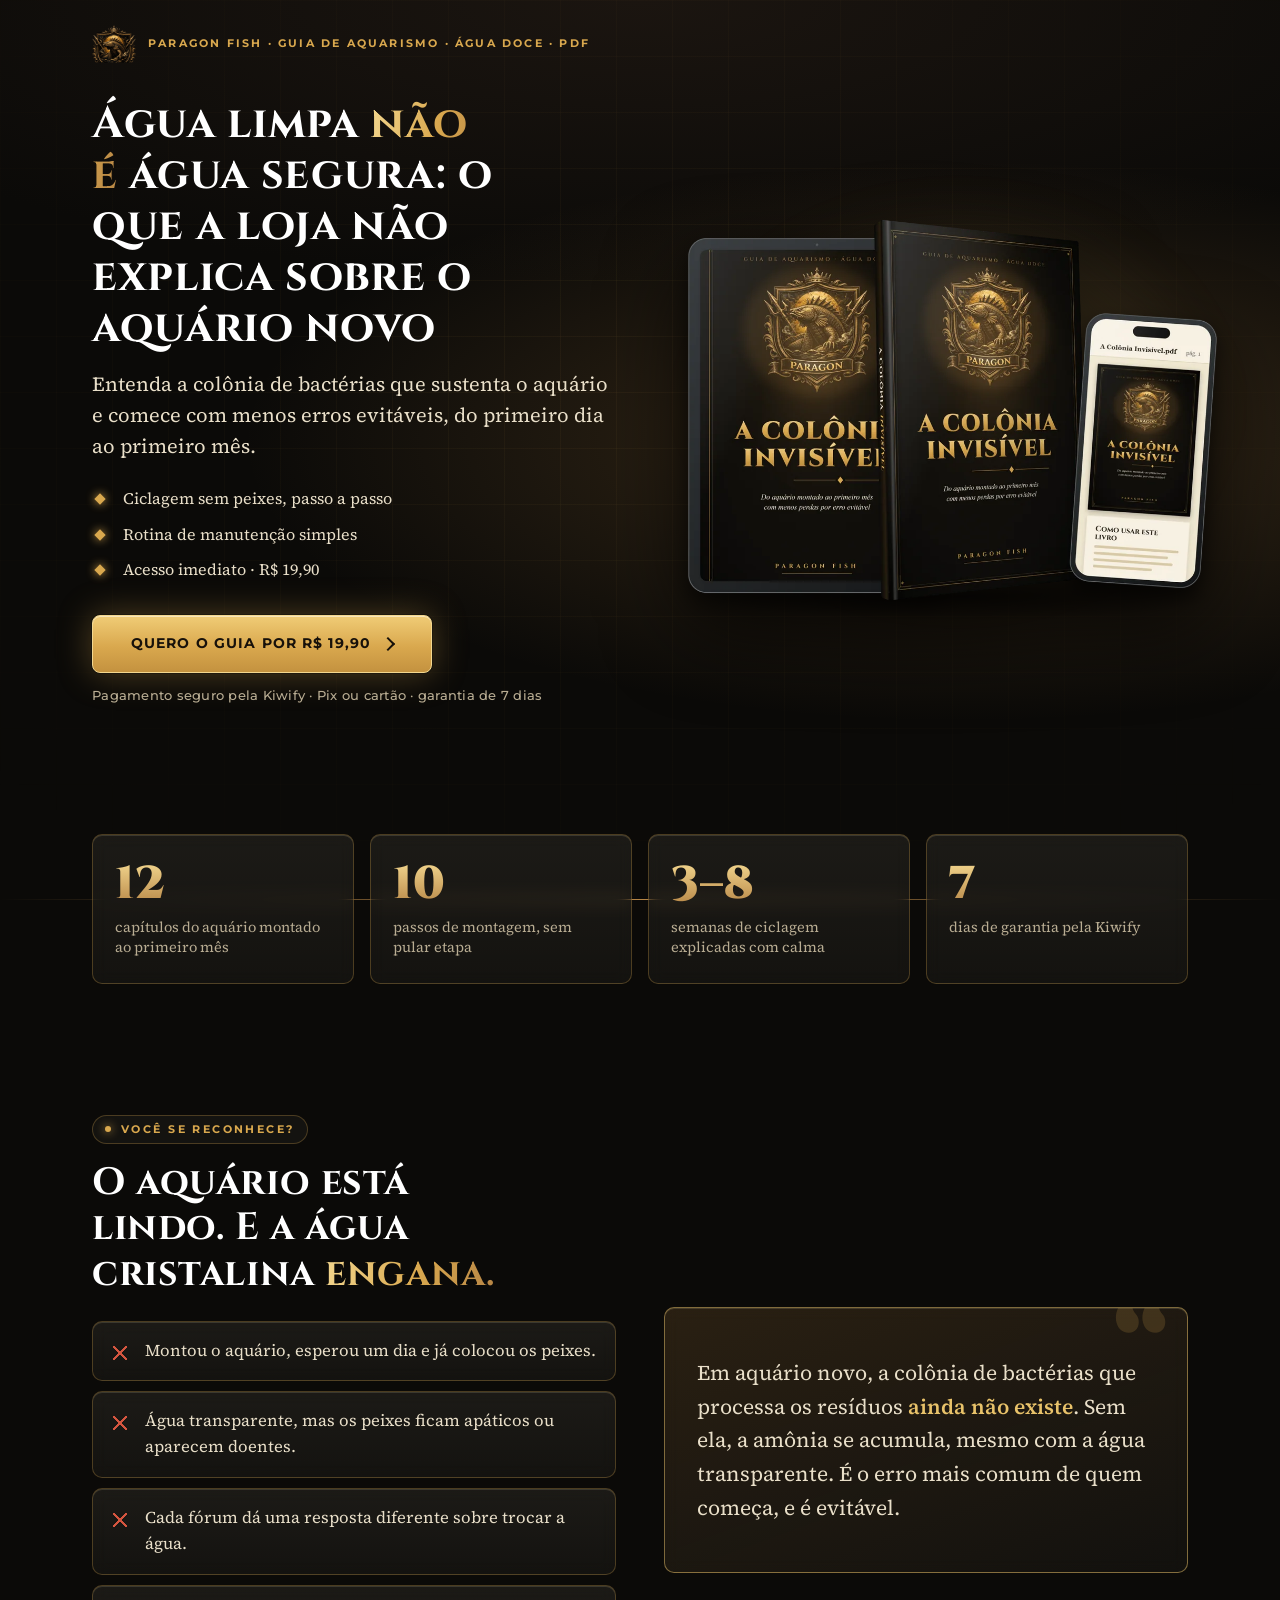
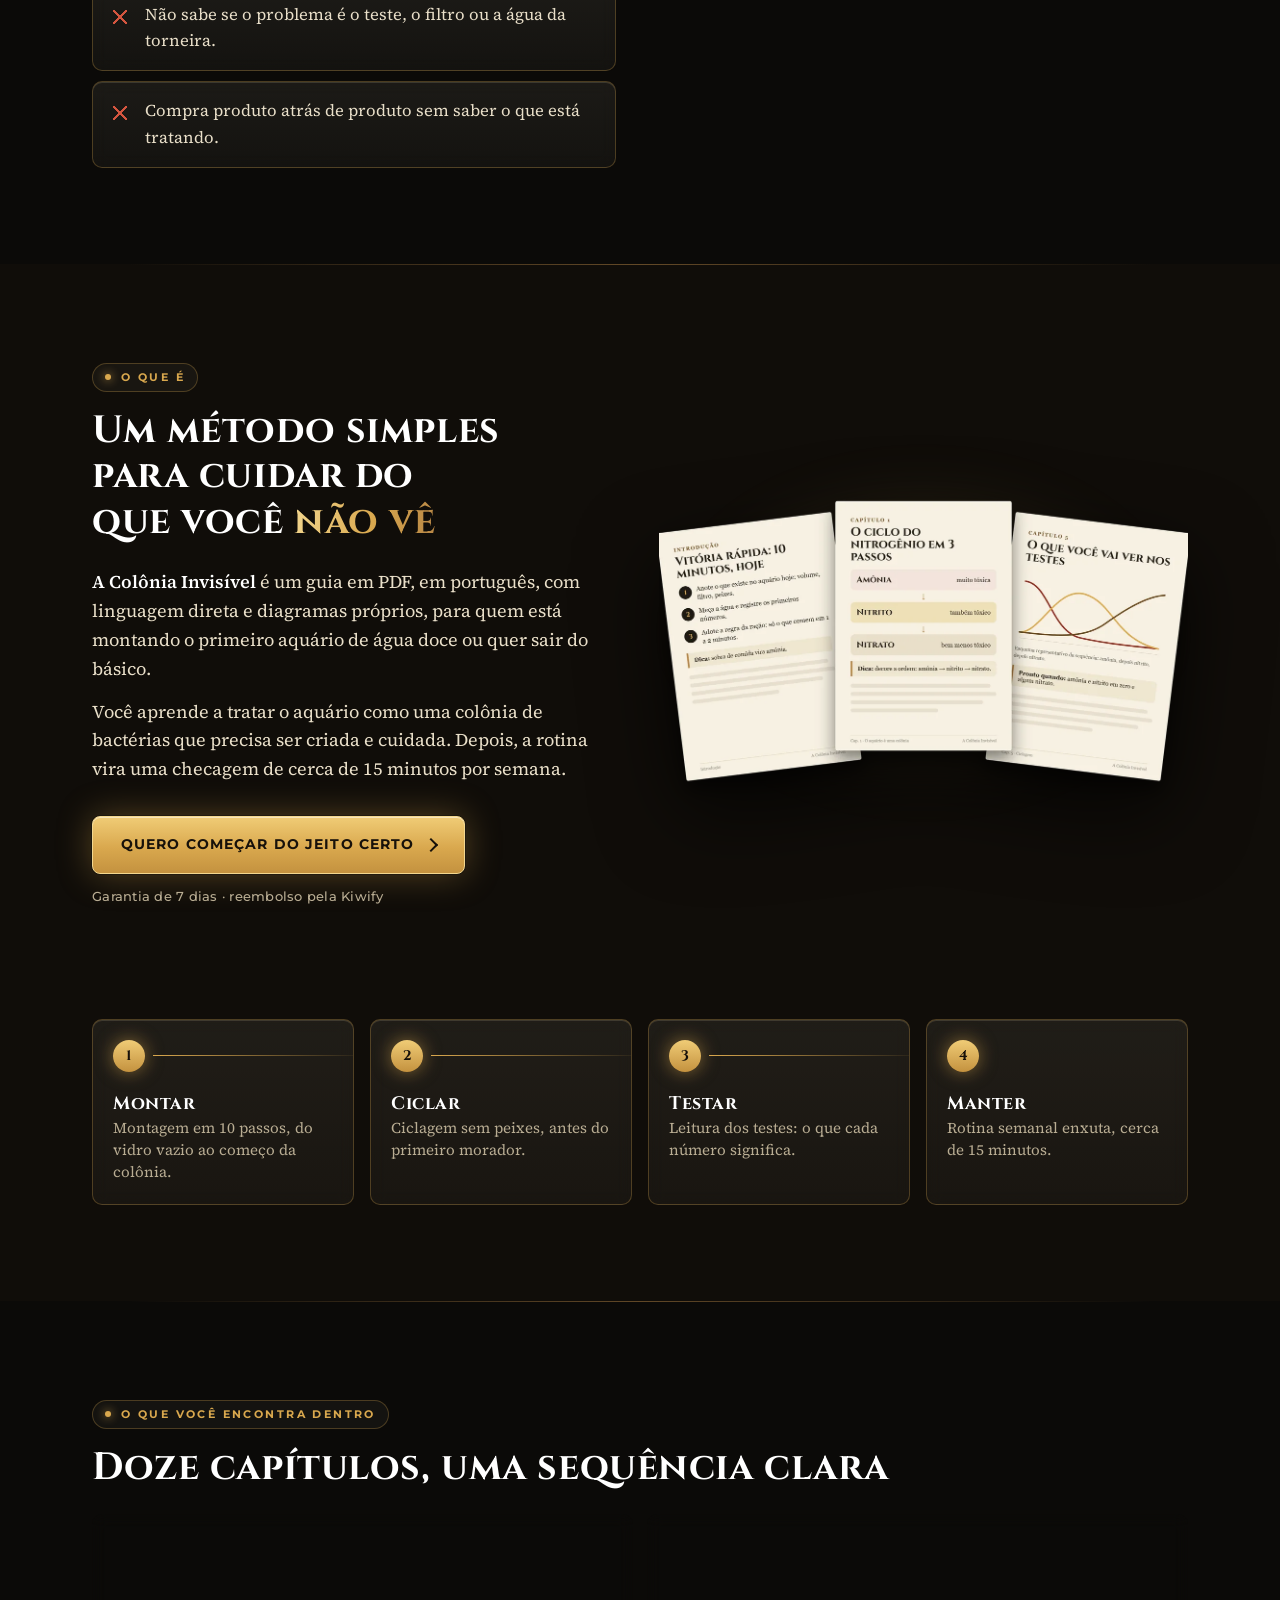
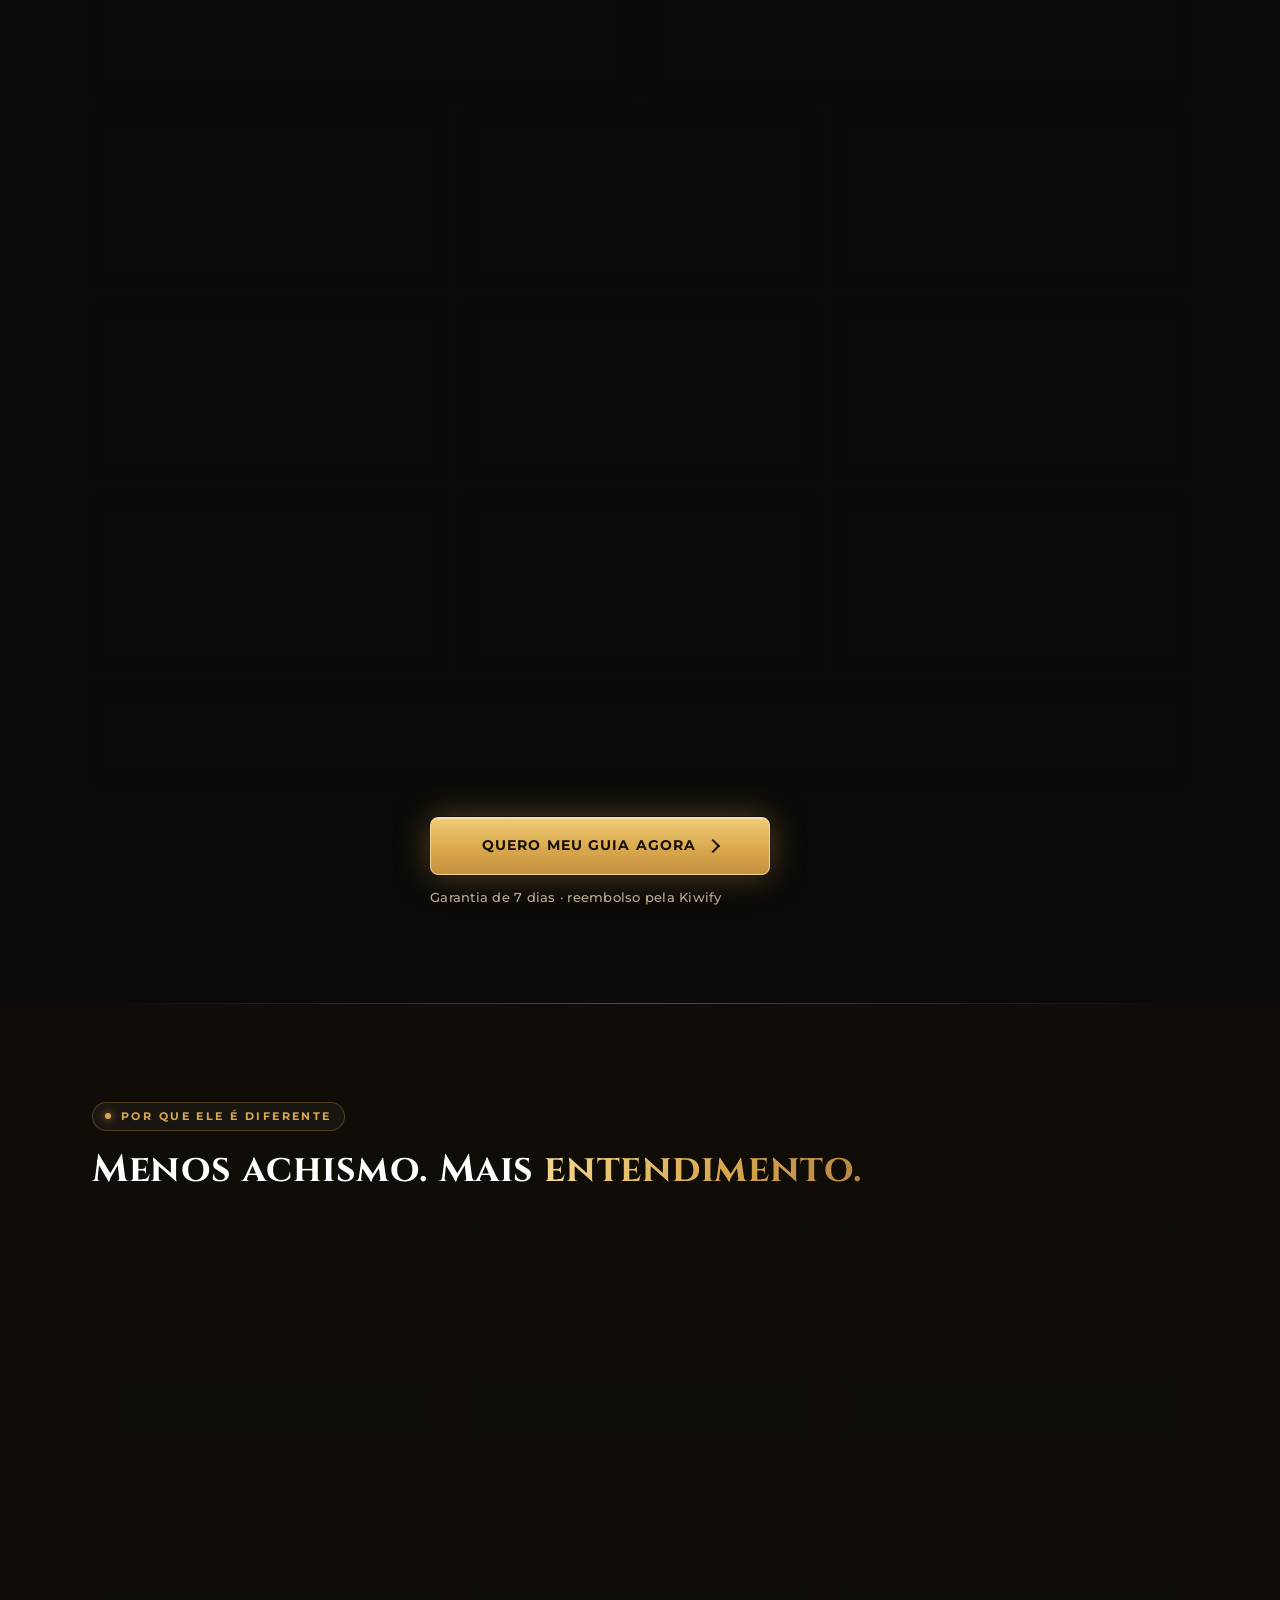
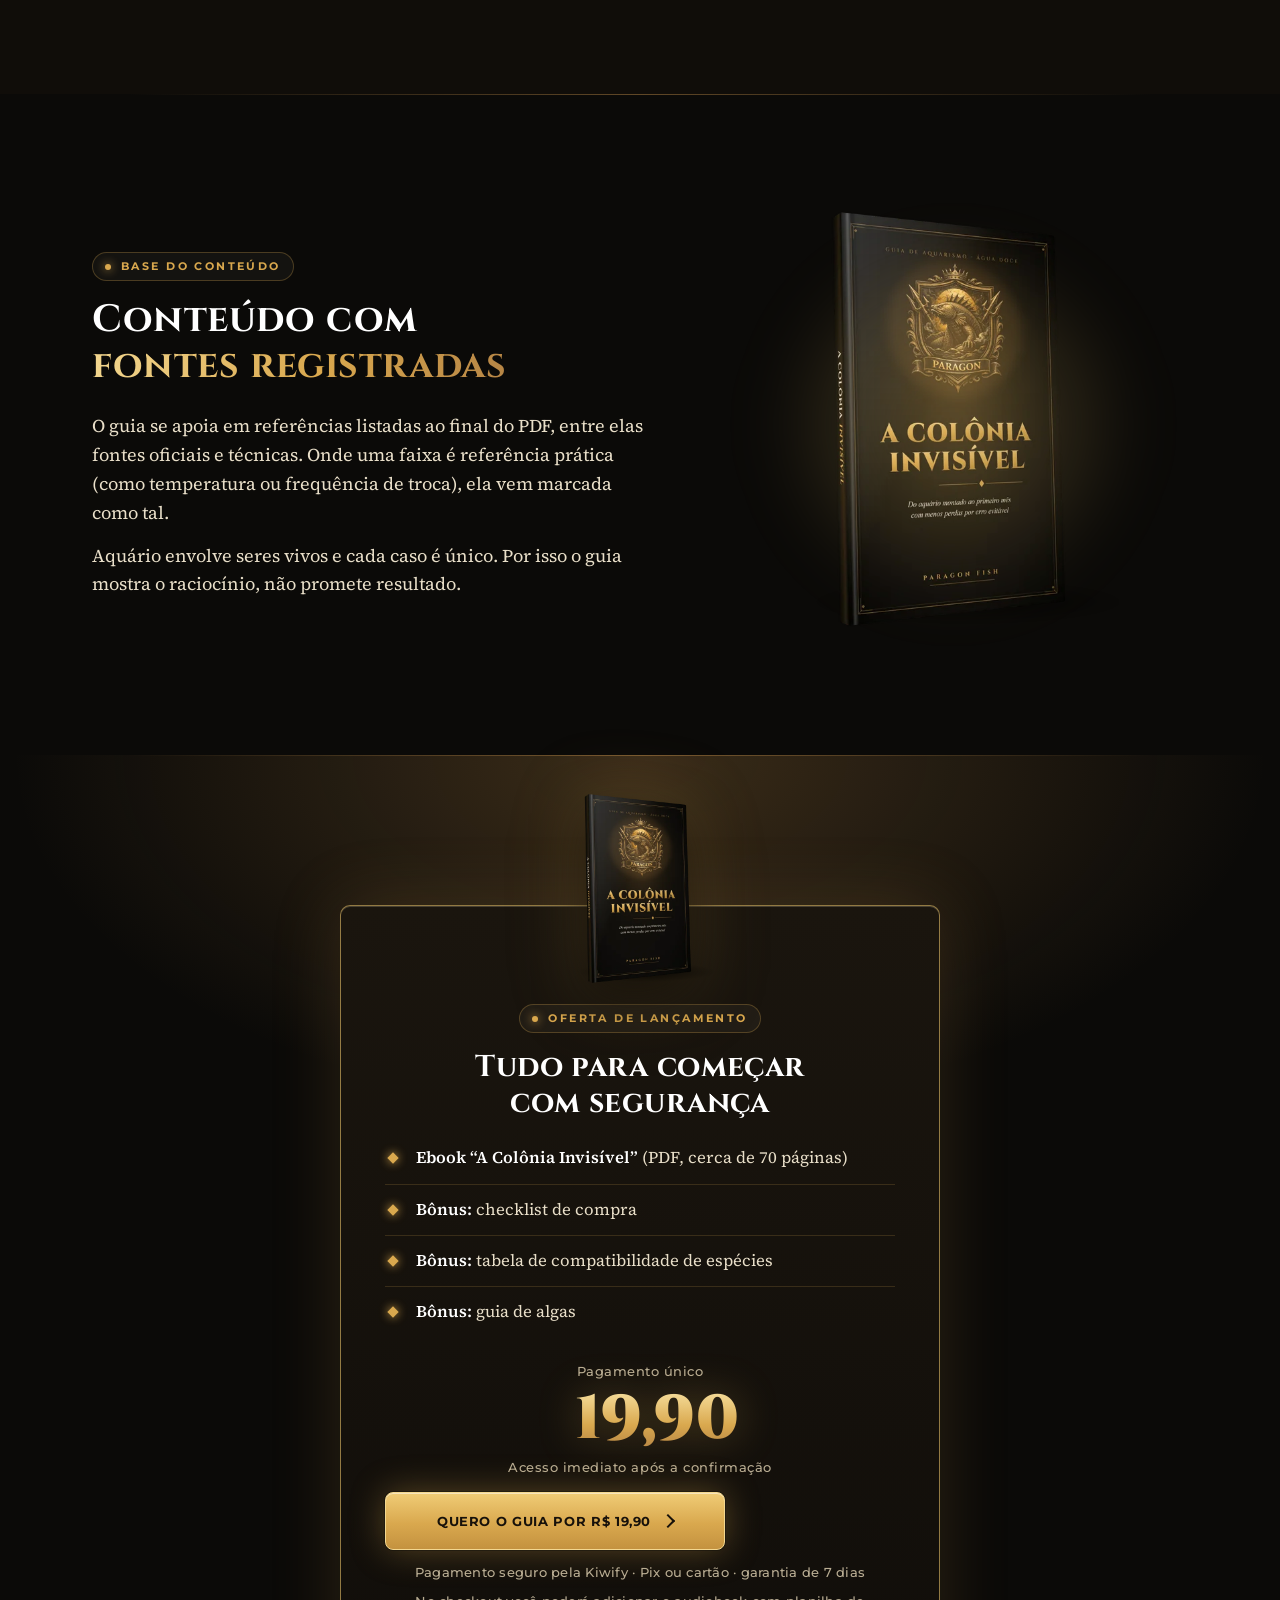
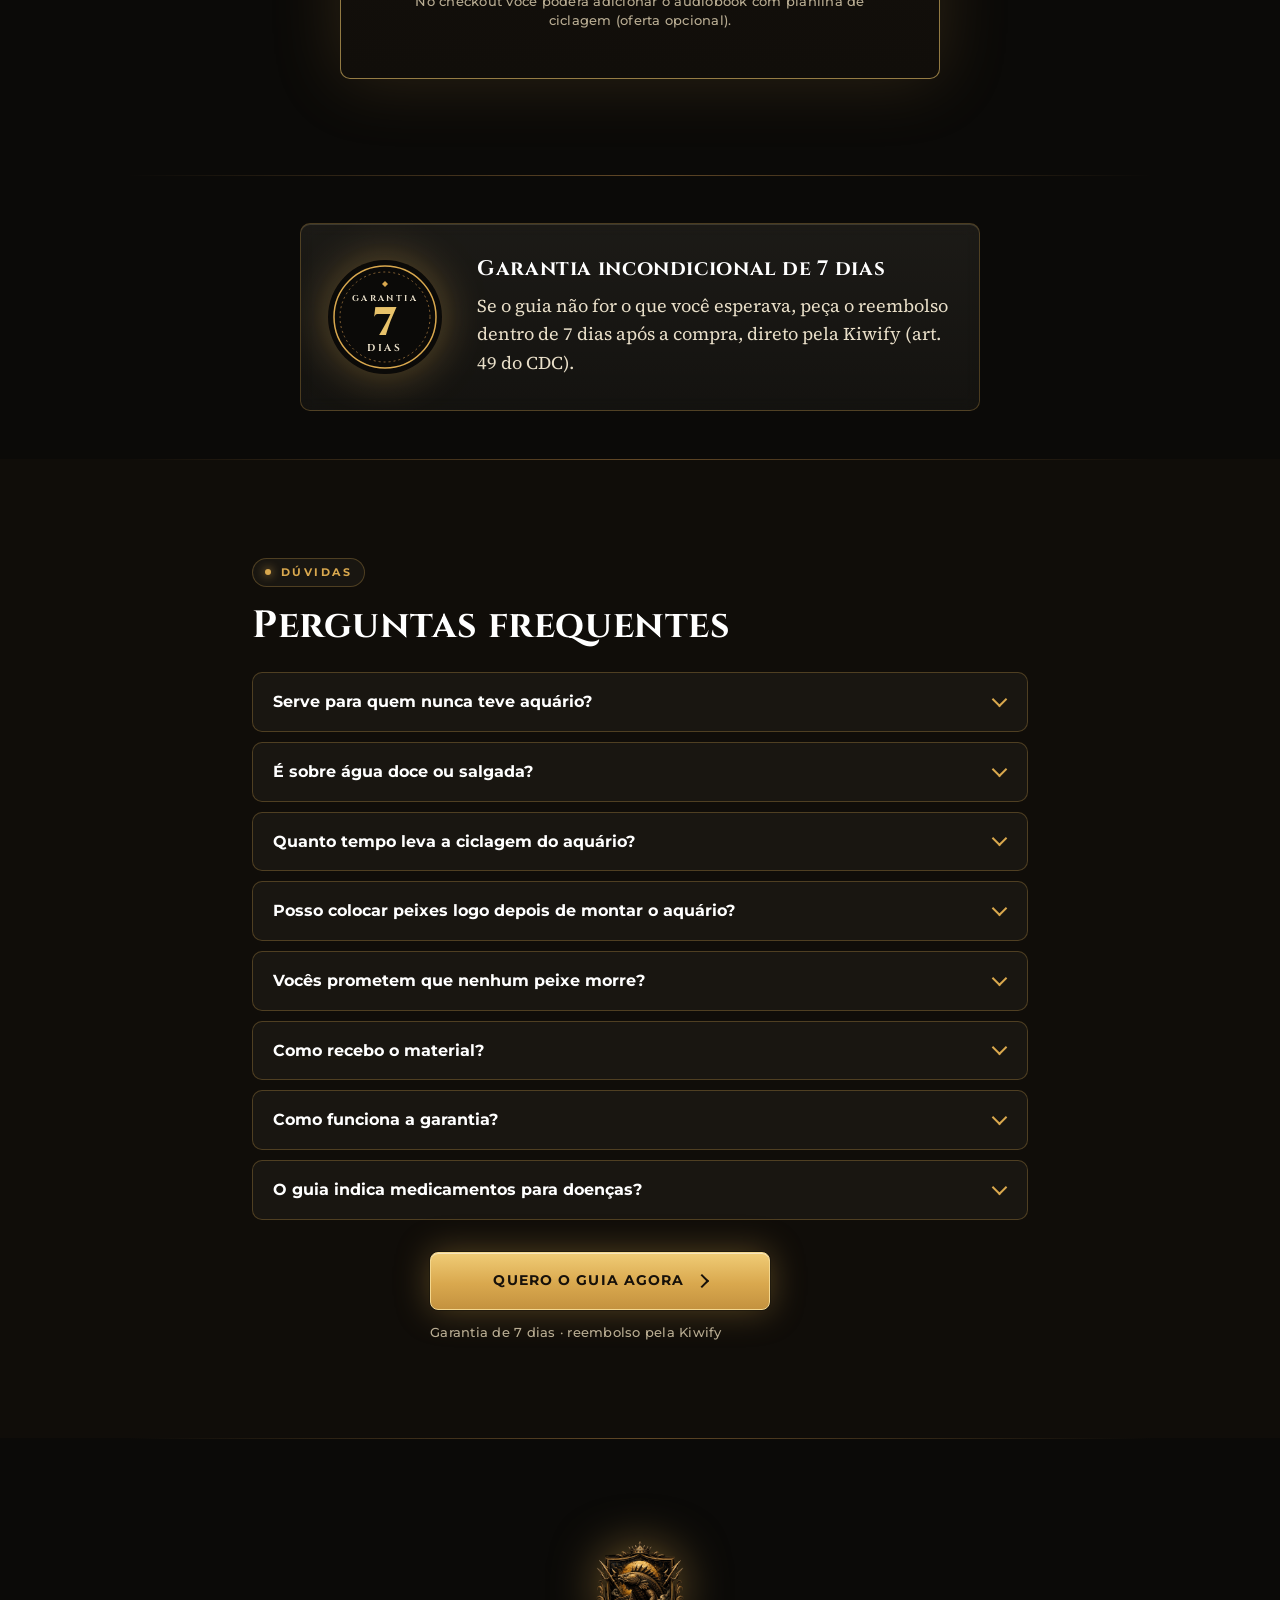
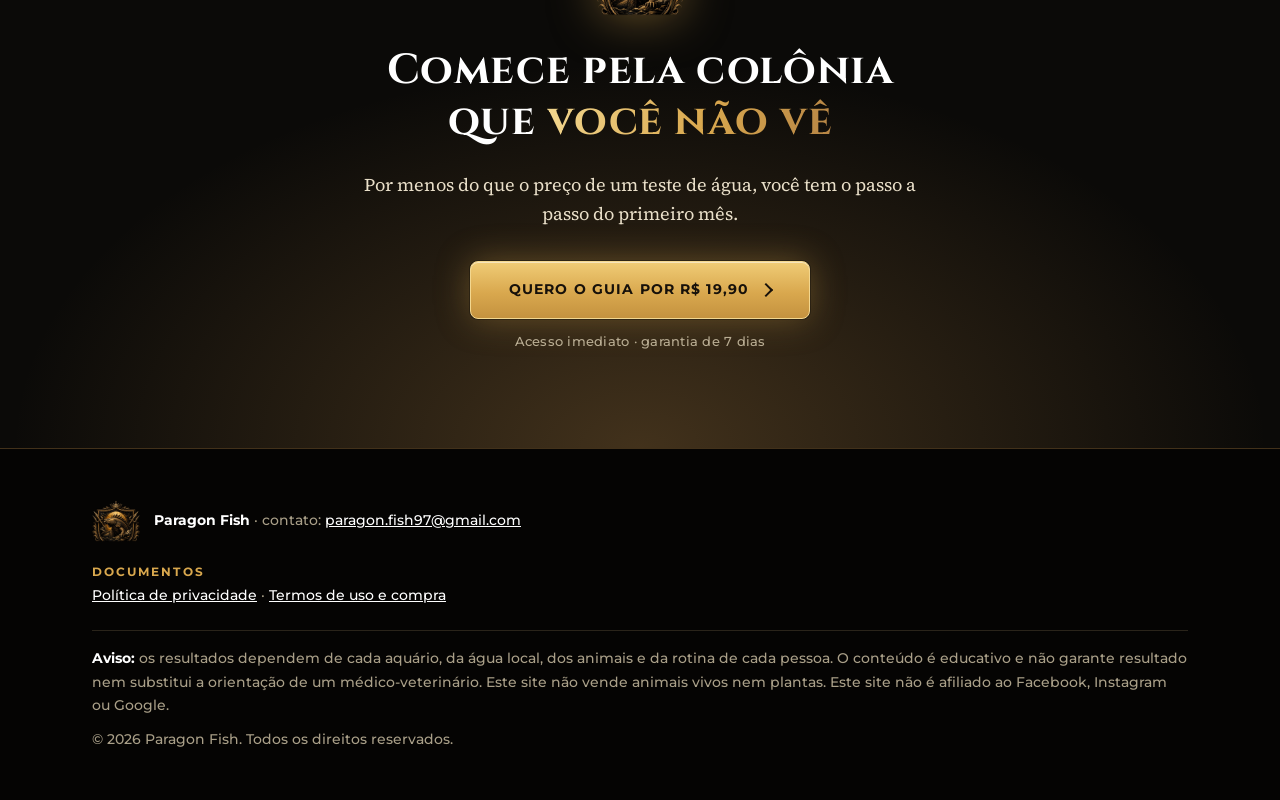
==== commit 4526f7c3: "LP: repasse de UTMs ao checkout" ====
--- a/index.html
+++ b/index.html
@@ -267,7 +267,7 @@
 <h2>Um método simples para cuidar do que você <em>não vê</em></h2>
 <p><strong>A Colônia Invisível</strong> é um guia em PDF, em português, com linguagem direta e diagramas próprios, para quem está montando o primeiro aquário de água doce ou quer sair do básico.</p>
 <p>Você aprende a tratar o aquário como uma colônia de bactérias que precisa ser criada e cuidada. Depois, a rotina vira uma checagem de cerca de 15 minutos por semana.</p>
-<div class="ctaw"><a class="btn" href="https://pay.kiwify.com.br/JQiI3aQ" data-cta="solucao">Quero começar do jeito certo</a></div>
+<div class="ctaw"><a class="btn" href="https://pay.kiwify.com.br/JQiI3aQ" data-cta="solucao">Quero começar do jeito certo</a><p class="micro">Garantia de 7 dias · reembolso pela Kiwify</p></div>
 </div>
 <div class="art rv"><img src="img/paginas.webp" width="1100" height="733" loading="lazy" alt="Páginas internas do guia: ciclo do nitrogênio e leitura dos testes de água"></div>
 <!-- sistema em 4 etapas (rótulos tirados dos capítulos e benefícios da própria LP) -->
@@ -299,7 +299,7 @@
 <li class="cc gl rv"><h3>Do iniciante ao intermediário</h3><p>Próximos passos com segurança.</p></li>
 <li class="cc gl rv"><h3>Quando algo dá errado</h3><p>Um roteiro para agir com clareza.</p></li>
 </ol>
-<div class="ctaw rv" style="max-width:420px;margin-inline:auto"><a class="btn" href="https://pay.kiwify.com.br/JQiI3aQ" data-cta="capitulos">Quero meu guia agora</a></div>
+<div class="ctaw rv" style="max-width:420px;margin-inline:auto"><a class="btn" href="https://pay.kiwify.com.br/JQiI3aQ" data-cta="capitulos">Quero meu guia agora</a><p class="micro">Garantia de 7 dias · reembolso pela Kiwify</p></div>
 </div>
 </section>
 
@@ -351,7 +351,7 @@
 <div class="price"><small>R$</small>19,90</div>
 <div class="pmeta">Acesso imediato após a confirmação</div></div>
 <a class="btn" href="https://pay.kiwify.com.br/JQiI3aQ" data-cta="oferta">Quero o guia por R$ 19,90</a>
-<p class="micro">Pagamento seguro pela Kiwify · Pix ou cartão</p>
+<p class="micro">Pagamento seguro pela Kiwify · Pix ou cartão · garantia de 7 dias</p>
 <p class="micro" style="margin-top:10px">No checkout você poderá adicionar o audiobook com planilha de ciclagem (oferta opcional).</p>
 </div>
 </div>
@@ -380,7 +380,7 @@
 <details><summary>Como recebo o material?</summary><p>Por e-mail e na área de membros da Kiwify, logo após a confirmação do pagamento. Em PDF, para ler no celular, no computador ou imprimir.</p></details>
 <details><summary>Como funciona a garantia?</summary><p>Você tem 7 dias corridos após a compra para pedir o reembolso integral, sem burocracia, pela própria Kiwify.</p></details>
 <details><summary>O guia indica medicamentos para doenças?</summary><p>Não. O foco é prevenção e manejo. Em caso de doença, o guia orienta a observar e buscar um profissional veterinário de animais aquáticos.</p></details>
-<div class="ctaw" style="max-width:420px;margin-inline:auto"><a class="btn" href="https://pay.kiwify.com.br/JQiI3aQ" data-cta="faq">Quero o guia agora</a></div>
+<div class="ctaw" style="max-width:420px;margin-inline:auto"><a class="btn" href="https://pay.kiwify.com.br/JQiI3aQ" data-cta="faq">Quero o guia agora</a><p class="micro">Garantia de 7 dias · reembolso pela Kiwify</p></div>
 </div>
 </section>
 
@@ -422,10 +422,17 @@
 var io=new IntersectionObserver(function(es){es.forEach(function(x){if(x.isIntersecting){x.target.classList.add('in');io.unobserve(x.target)}})},{threshold:.08,rootMargin:'0px 0px -6% 0px'});
 document.querySelectorAll('.rv').forEach(function(e){io.observe(e)});
 })();
+// Repasse de UTMs (whitelist) aos links do checkout Kiwify; sem parametros, o link fica intacto.
+function utmHref(h,q){
+  if(!q||!/^https:\/\/pay\.kiwify\.com\.br\//.test(h))return h;
+  var K=['utm_source','utm_medium','utm_campaign','utm_content','utm_term','src','sck'],p=new URLSearchParams(q),u=new URL(h),n=0;
+  K.forEach(function(k){var v=p.get(k);if(v){u.searchParams.set(k,v);n++}});
+  return n?u.toString():h;
+}
 // Evento de clique no checkout (Pixel Meta) e repasse de UTMs ao checkout:
 document.querySelectorAll('[data-cta]').forEach(function(a){
   a.addEventListener('click',function(){ if(window.fbq){fbq('trackCustom','CliqueComprar');} if(window.gtag){gtag('event','CliqueComprar',{cta:a.getAttribute('data-cta')});} });
-  var h0=a.getAttribute('href'),q=location.search;if(q&&/^https?:/.test(h0)){a.setAttribute('href',h0+(h0.indexOf('?')<0?'?':'&')+q.slice(1));}
+  a.setAttribute('href',utmHref(a.getAttribute('href'),location.search));
 });
 </script>
 </body>
